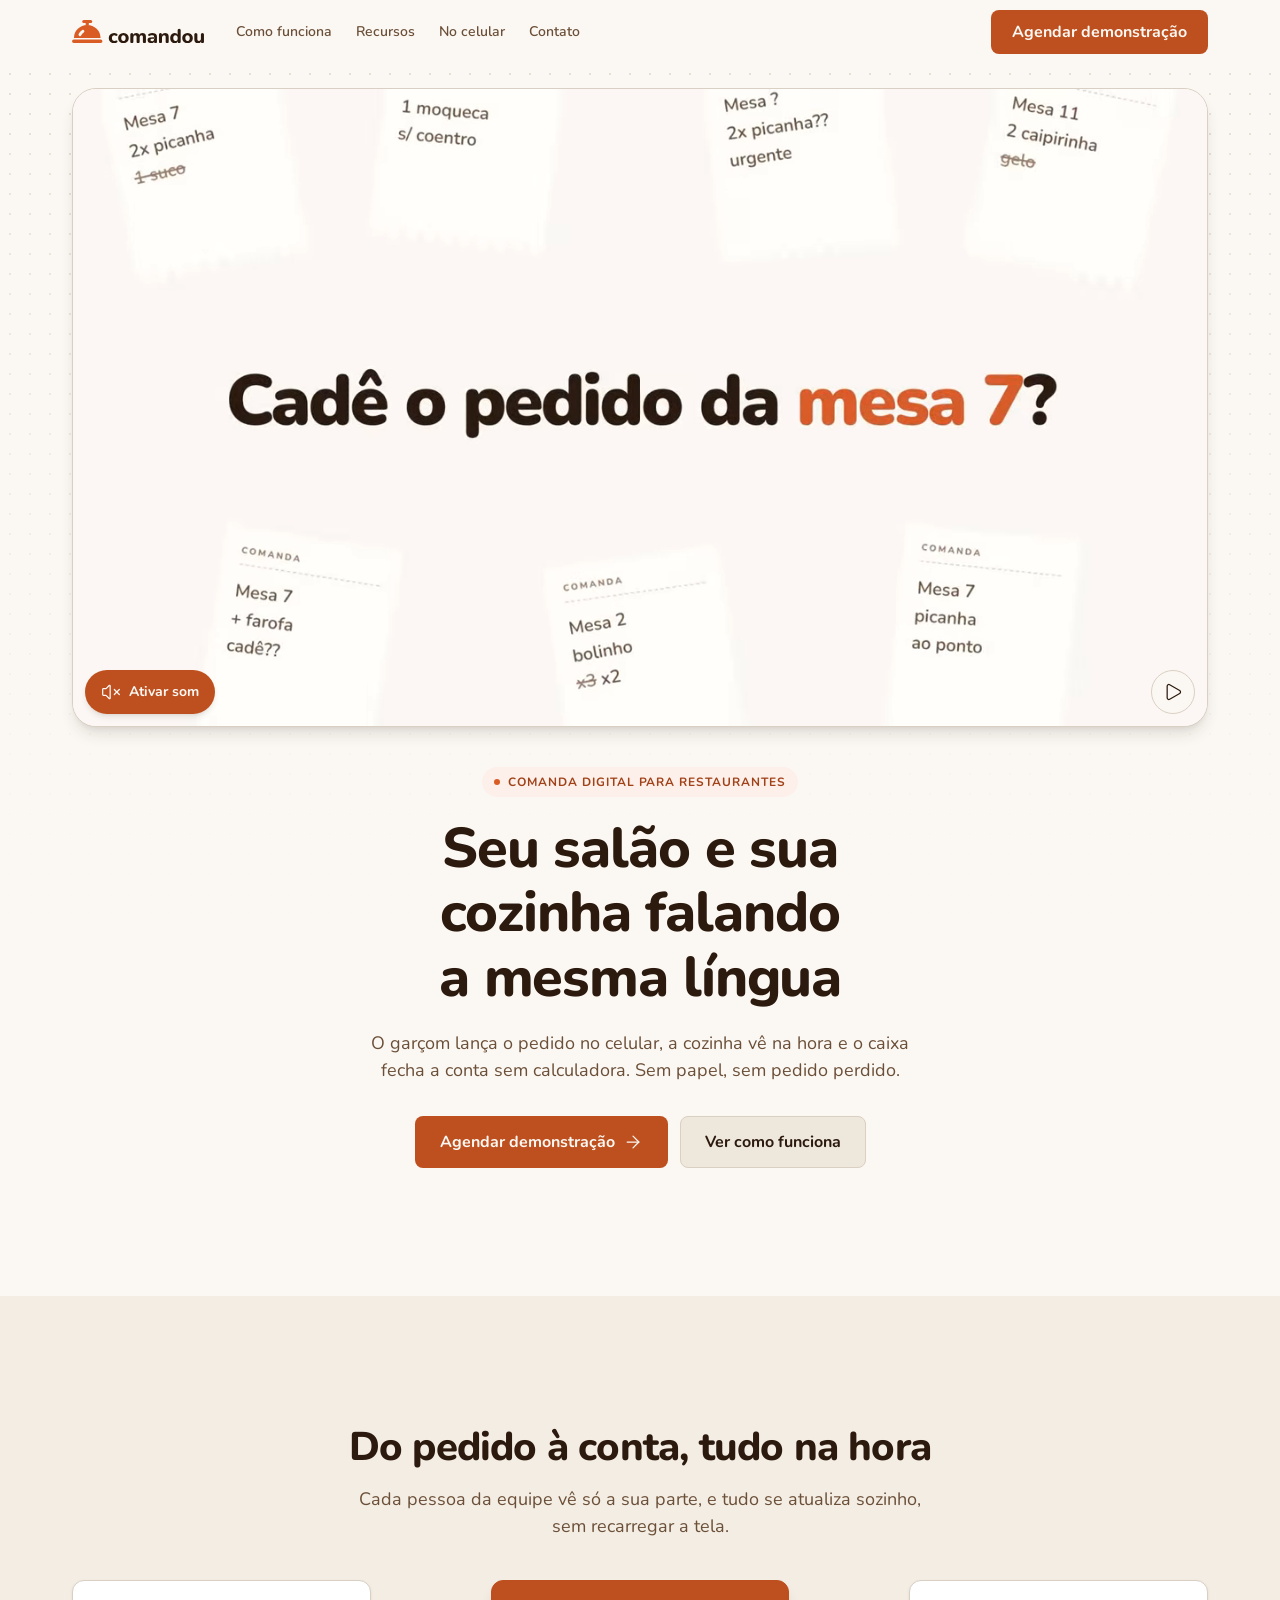
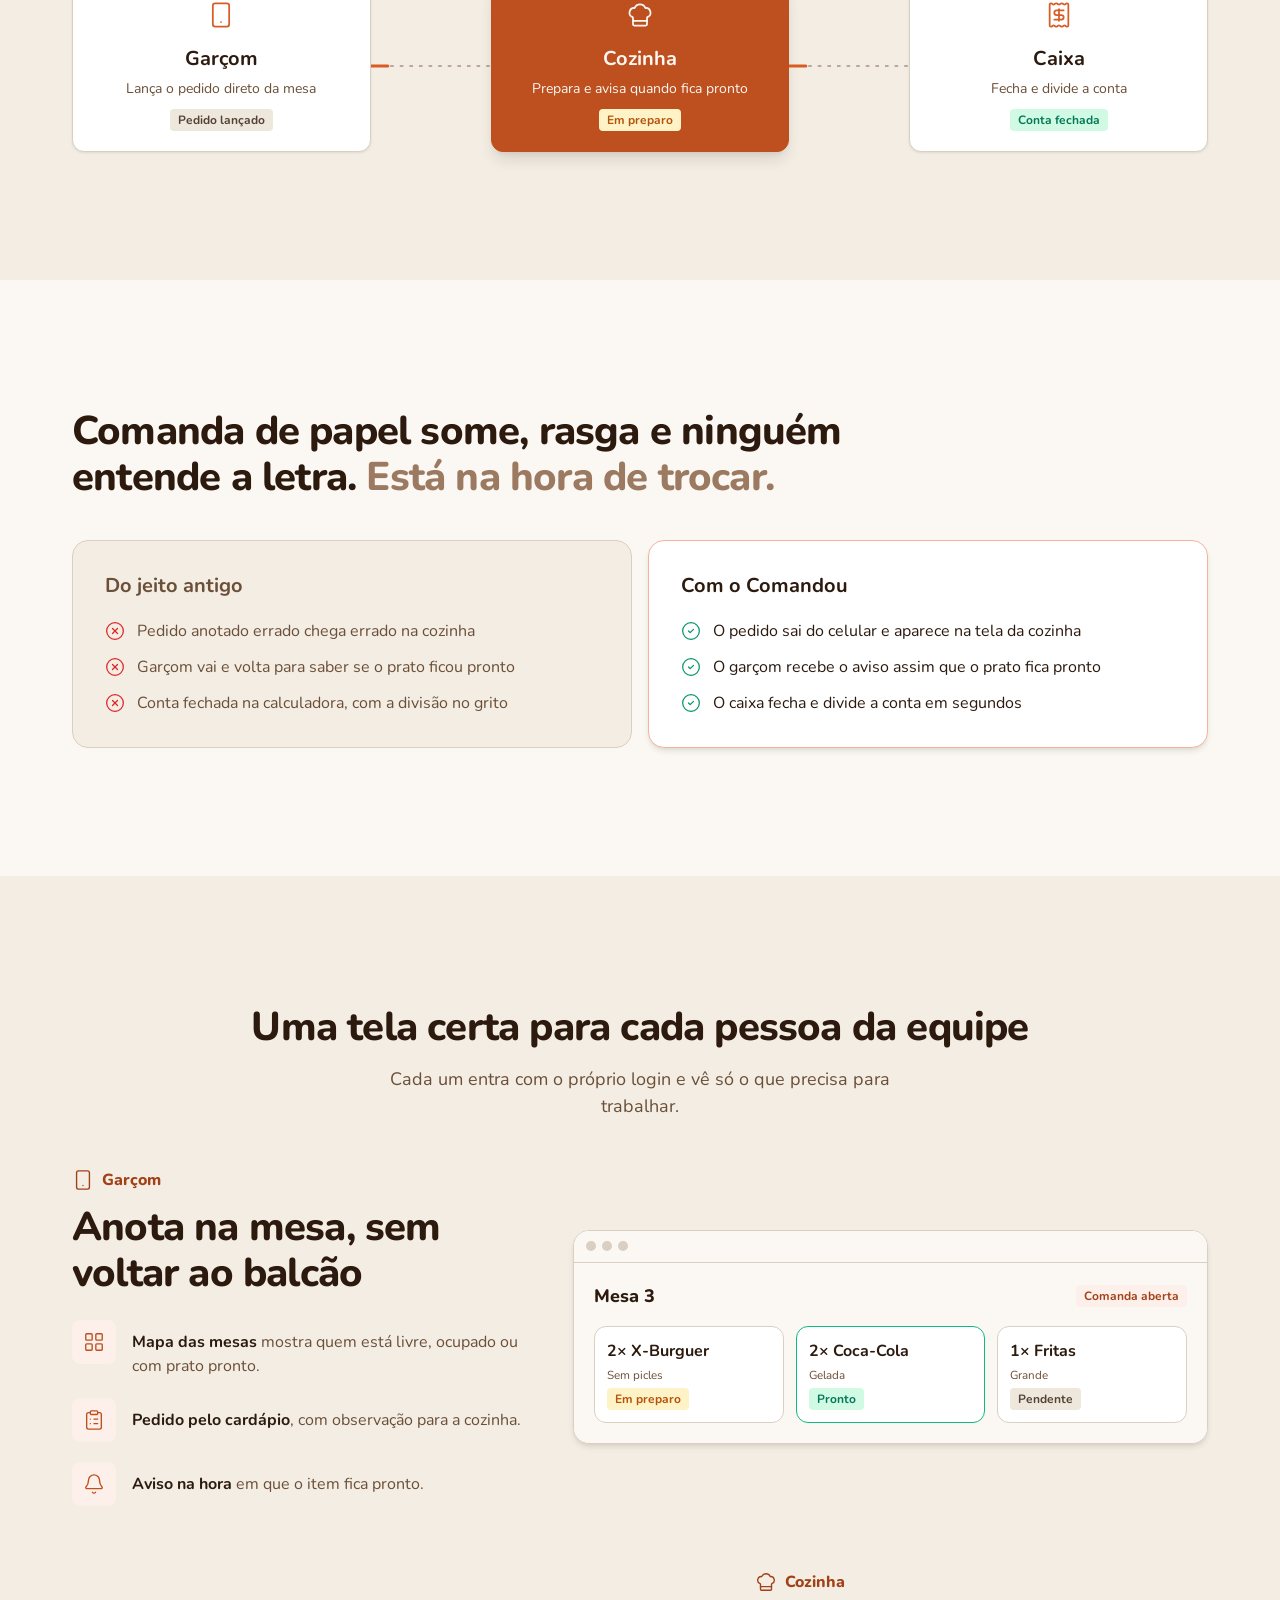
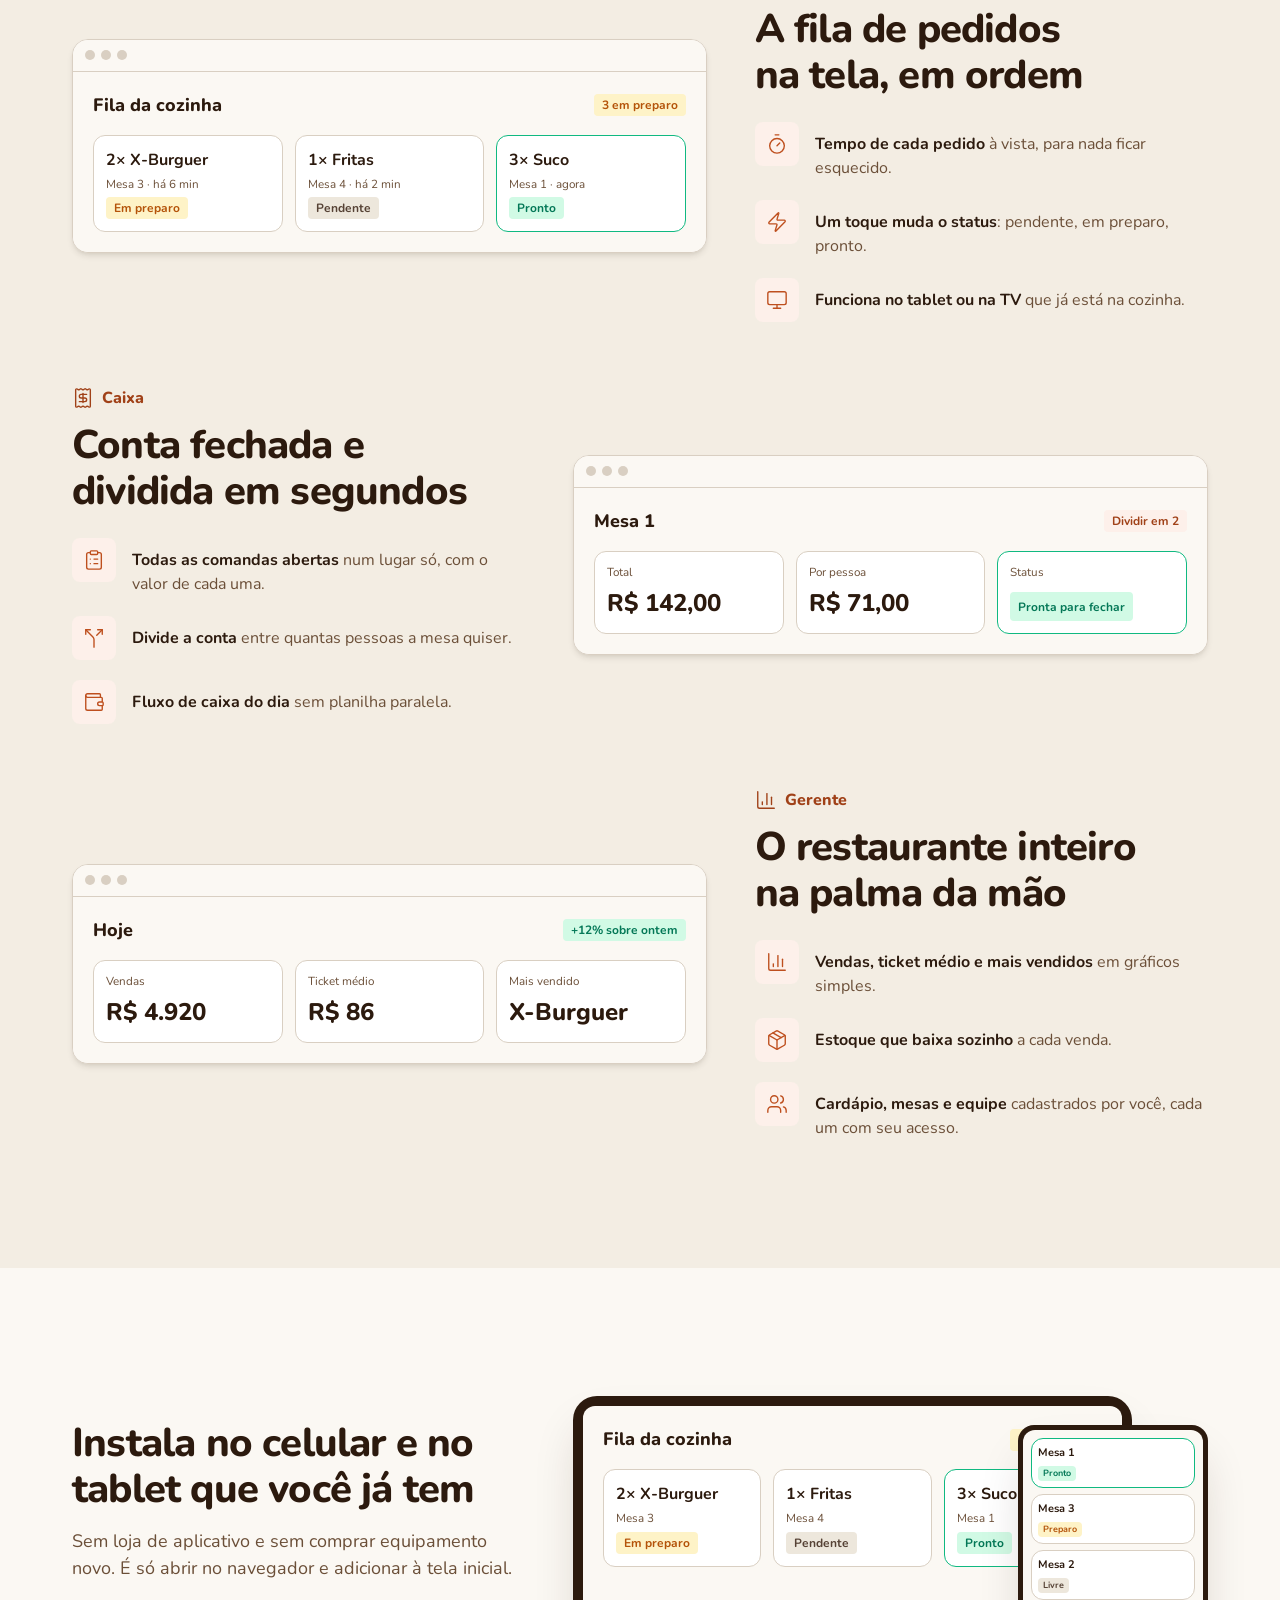
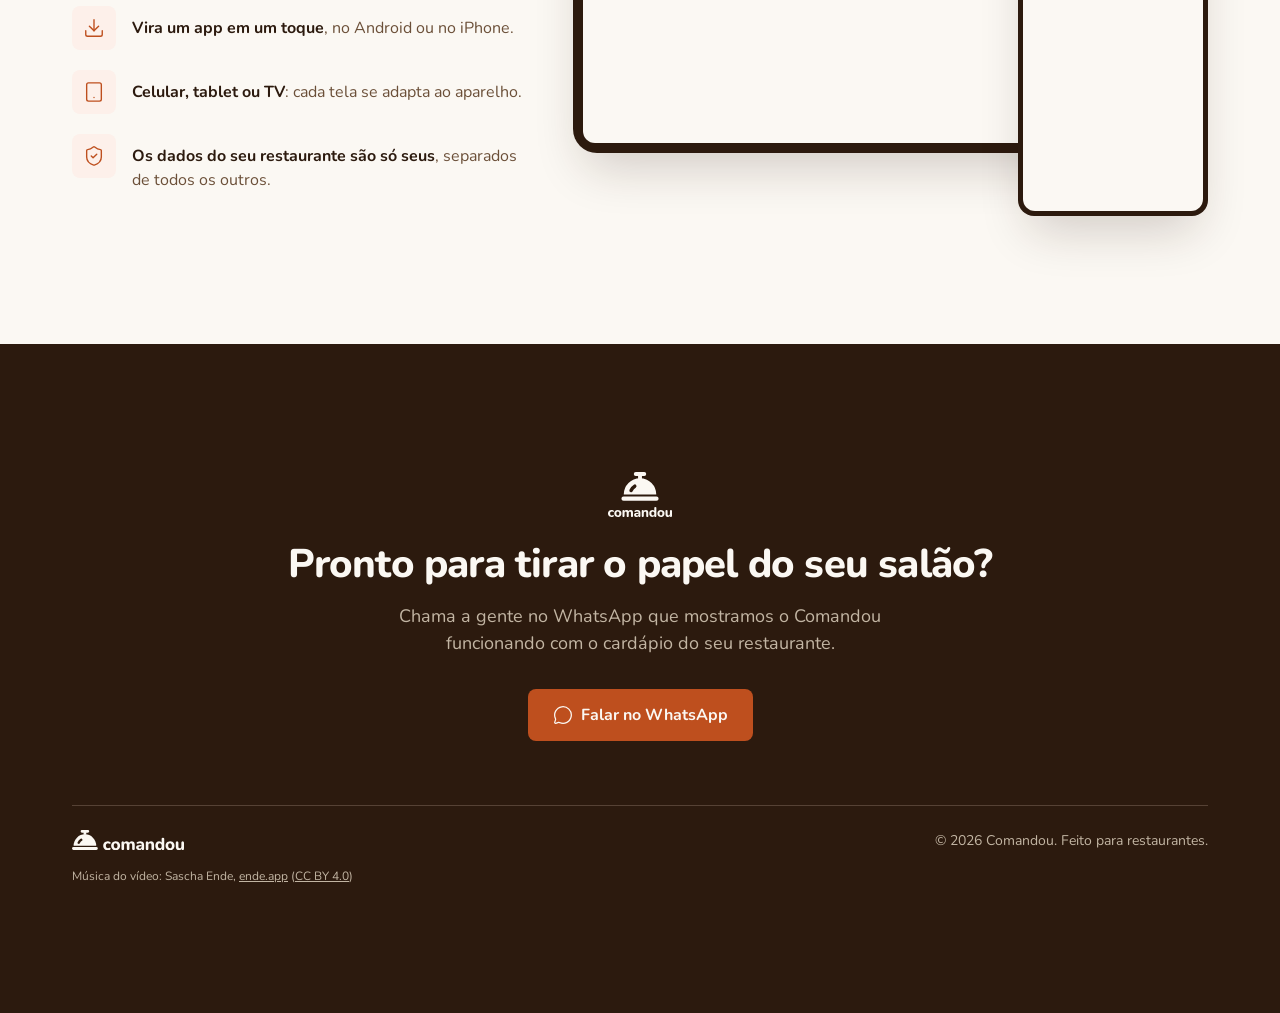
==== index.html @ 0e08bb88 "feat: landing page v1 do Comandou Landing estática (HTML/CSS/JS, sem build) no b-system: - hero com " ====
<!doctype html>
<html lang="pt-BR">
<head>
  <meta charset="utf-8">
  <meta name="viewport" content="width=device-width, initial-scale=1">
  <title>Comandou: comanda digital para restaurantes</title>
  <meta name="description" content="O garçom lança o pedido no celular, a cozinha vê na hora e o caixa fecha a conta em segundos. Sistema de comandas para restaurantes, sem papel e sem pedido perdido.">
  <link rel="canonical" href="https://comandou.app.br/">
  <meta name="theme-color" content="#D95C25">

  <meta property="og:type" content="website">
  <meta property="og:locale" content="pt_BR">
  <meta property="og:site_name" content="Comandou">
  <meta property="og:title" content="Comandou: comanda digital para restaurantes">
  <meta property="og:description" content="Do pedido à conta, tudo na hora. Garçom, cozinha e caixa falando a mesma língua.">
  <meta property="og:url" content="https://comandou.app.br/">
  <meta property="og:image" content="https://comandou.app.br/assets/og.png">
  <meta property="og:image:width" content="1200">
  <meta property="og:image:height" content="630">
  <meta name="twitter:card" content="summary_large_image">

  <link rel="icon" href="/assets/icons/favicon.ico" sizes="48x48">
  <link rel="icon" href="/assets/icons/favicon.svg" type="image/svg+xml">
  <link rel="apple-touch-icon" href="/assets/icons/apple-touch-icon.png">
  <link rel="manifest" href="/assets/icons/site.webmanifest">

  <link rel="preconnect" href="https://fonts.googleapis.com">
  <link rel="preconnect" href="https://fonts.gstatic.com" crossorigin>
  <link href="https://fonts.googleapis.com/css2?family=Nunito:wght@400;500;600;700;800&display=swap" rel="stylesheet">
  <link rel="stylesheet" href="/css/b-system.css">
  <link rel="stylesheet" href="/css/landing.css">

  <script type="application/ld+json">
  {
    "@context": "https://schema.org",
    "@type": "SoftwareApplication",
    "name": "Comandou",
    "applicationCategory": "BusinessApplication",
    "operatingSystem": "Web, Android, iOS",
    "description": "Sistema de comandas digitais para restaurantes: pedidos do garçom direto na cozinha, fechamento e divisão de conta no caixa, estoque e relatórios.",
    "url": "https://comandou.app.br/",
    "inLanguage": "pt-BR"
  }
  </script>
  <script src="/js/main.js" defer></script>
</head>
<body>
<svg width="0" height="0" style="position:absolute" aria-hidden="true">
<symbol id="i-arrow-right" viewBox="0 0 24 24"><path d="M5 12h14"/><path d="m12 5 7 7-7 7"/></symbol>
<symbol id="i-smartphone" viewBox="0 0 24 24"><rect width="14" height="20" x="5" y="2" rx="2" ry="2"/><path d="M12 18h.01"/></symbol>
<symbol id="i-chef-hat" viewBox="0 0 24 24"><path d="M17 21a1 1 0 0 0 1-1v-5.35c0-.457.316-.844.727-1.041a4 4 0 0 0-2.134-7.589 5 5 0 0 0-9.186 0 4 4 0 0 0-2.134 7.588c.411.198.727.585.727 1.041V20a1 1 0 0 0 1 1Z"/><path d="M6 17h12"/></symbol>
<symbol id="i-receipt" viewBox="0 0 24 24"><path d="M12 17V7"/><path d="M16 8h-6a2 2 0 0 0 0 4h4a2 2 0 0 1 0 4H8"/><path d="M4 3a1 1 0 0 1 1-1 1.3 1.3 0 0 1 .7.2l.933.6a1.3 1.3 0 0 0 1.4 0l.934-.6a1.3 1.3 0 0 1 1.4 0l.933.6a1.3 1.3 0 0 0 1.4 0l.933-.6a1.3 1.3 0 0 1 1.4 0l.934.6a1.3 1.3 0 0 0 1.4 0l.933-.6A1.3 1.3 0 0 1 19 2a1 1 0 0 1 1 1v18a1 1 0 0 1-1 1 1.3 1.3 0 0 1-.7-.2l-.933-.6a1.3 1.3 0 0 0-1.4 0l-.934.6a1.3 1.3 0 0 1-1.4 0l-.933-.6a1.3 1.3 0 0 0-1.4 0l-.933.6a1.3 1.3 0 0 1-1.4 0l-.934-.6a1.3 1.3 0 0 0-1.4 0l-.933.6a1.3 1.3 0 0 1-.7.2 1 1 0 0 1-1-1z"/></symbol>
<symbol id="i-chart-column" viewBox="0 0 24 24"><path d="M3 3v16a2 2 0 0 0 2 2h16"/><path d="M18 17V9"/><path d="M13 17V5"/><path d="M8 17v-3"/></symbol>
<symbol id="i-circle-x" viewBox="0 0 24 24"><circle cx="12" cy="12" r="10"/><path d="m15 9-6 6"/><path d="m9 9 6 6"/></symbol>
<symbol id="i-circle-check" viewBox="0 0 24 24"><circle cx="12" cy="12" r="10"/><path d="m9 12 2 2 4-4"/></symbol>
<symbol id="i-zap" viewBox="0 0 24 24"><path d="M4 14a1 1 0 0 1-.78-1.63l9.9-10.2a.5.5 0 0 1 .86.46l-1.92 6.02A1 1 0 0 0 13 10h7a1 1 0 0 1 .78 1.63l-9.9 10.2a.5.5 0 0 1-.86-.46l1.92-6.02A1 1 0 0 0 11 14z"/></symbol>
<symbol id="i-package" viewBox="0 0 24 24"><path d="M11 21.73a2 2 0 0 0 2 0l7-4A2 2 0 0 0 21 16V8a2 2 0 0 0-1-1.73l-7-4a2 2 0 0 0-2 0l-7 4A2 2 0 0 0 3 8v8a2 2 0 0 0 1 1.73z"/><path d="M12 22V12"/><polyline points="3.29 7 12 12 20.71 7"/><path d="m7.5 4.27 9 5.15"/></symbol>
<symbol id="i-shield-check" viewBox="0 0 24 24"><path d="M20 13c0 5-3.5 7.5-7.66 8.95a1 1 0 0 1-.67-.01C7.5 20.5 4 18 4 13V6a1 1 0 0 1 1-1c2 0 4.5-1.2 6.24-2.72a1.17 1.17 0 0 1 1.52 0C14.51 3.81 17 5 19 5a1 1 0 0 1 1 1z"/><path d="m9 12 2 2 4-4"/></symbol>
<symbol id="i-message-circle" viewBox="0 0 24 24"><path d="M2.992 16.342a2 2 0 0 1 .094 1.167l-1.065 3.29a1 1 0 0 0 1.236 1.168l3.413-.998a2 2 0 0 1 1.099.092 10 10 0 1 0-4.777-4.719"/></symbol>
<symbol id="i-menu" viewBox="0 0 24 24"><path d="M4 5h16"/><path d="M4 12h16"/><path d="M4 19h16"/></symbol>
<symbol id="i-x" viewBox="0 0 24 24"><path d="M18 6 6 18"/><path d="m6 6 12 12"/></symbol>
<symbol id="i-tablet" viewBox="0 0 24 24"><rect width="16" height="20" x="4" y="2" rx="2" ry="2"/><line x1="12" x2="12.01" y1="18" y2="18"/></symbol>
<symbol id="i-bell" viewBox="0 0 24 24"><path d="M10.268 21a2 2 0 0 0 3.464 0"/><path d="M3.262 15.326A1 1 0 0 0 4 17h16a1 1 0 0 0 .74-1.673C19.41 13.956 18 12.499 18 8A6 6 0 0 0 6 8c0 4.499-1.411 5.956-2.738 7.326"/></symbol>
<symbol id="i-split" viewBox="0 0 24 24"><path d="M16 3h5v5"/><path d="M8 3H3v5"/><path d="M12 22v-8.3a4 4 0 0 0-1.172-2.872L3 3"/><path d="m15 9 6-6"/></symbol>
<symbol id="i-monitor" viewBox="0 0 24 24"><rect width="20" height="14" x="2" y="3" rx="2"/><line x1="8" x2="16" y1="21" y2="21"/><line x1="12" x2="12" y1="17" y2="21"/></symbol>
<symbol id="i-clipboard-list" viewBox="0 0 24 24"><rect width="8" height="4" x="8" y="2" rx="1" ry="1"/><path d="M16 4h2a2 2 0 0 1 2 2v14a2 2 0 0 1-2 2H6a2 2 0 0 1-2-2V6a2 2 0 0 1 2-2h2"/><path d="M12 11h4"/><path d="M12 16h4"/><path d="M8 11h.01"/><path d="M8 16h.01"/></symbol>
<symbol id="i-layout-grid" viewBox="0 0 24 24"><rect width="7" height="7" x="3" y="3" rx="1"/><rect width="7" height="7" x="14" y="3" rx="1"/><rect width="7" height="7" x="14" y="14" rx="1"/><rect width="7" height="7" x="3" y="14" rx="1"/></symbol>
<symbol id="i-timer" viewBox="0 0 24 24"><line x1="10" x2="14" y1="2" y2="2"/><line x1="12" x2="15" y1="14" y2="11"/><circle cx="12" cy="14" r="8"/></symbol>
<symbol id="i-download" viewBox="0 0 24 24"><path d="M12 15V3"/><path d="M21 15v4a2 2 0 0 1-2 2H5a2 2 0 0 1-2-2v-4"/><path d="m7 10 5 5 5-5"/></symbol>
<symbol id="i-users" viewBox="0 0 24 24"><path d="M16 21v-2a4 4 0 0 0-4-4H6a4 4 0 0 0-4 4v2"/><path d="M16 3.128a4 4 0 0 1 0 7.744"/><path d="M22 21v-2a4 4 0 0 0-3-3.87"/><circle cx="9" cy="7" r="4"/></symbol>
<symbol id="i-wallet" viewBox="0 0 24 24"><path d="M19 7V4a1 1 0 0 0-1-1H5a2 2 0 0 0 0 4h15a1 1 0 0 1 1 1v4h-3a2 2 0 0 0 0 4h3a1 1 0 0 0 1-1v-2a1 1 0 0 0-1-1"/><path d="M3 5v14a2 2 0 0 0 2 2h15a1 1 0 0 0 1-1v-4"/></symbol>
<symbol id="i-pause" viewBox="0 0 24 24"><rect x="14" y="3" width="5" height="18" rx="1"/><rect x="5" y="3" width="5" height="18" rx="1"/></symbol>
<symbol id="i-play" viewBox="0 0 24 24"><path d="M5 5a2 2 0 0 1 3.008-1.728l11.997 6.998a2 2 0 0 1 .003 3.458l-12 7A2 2 0 0 1 5 19z"/></symbol>
<symbol id="i-volume-2" viewBox="0 0 24 24"><path d="M11 4.702a.705.705 0 0 0-1.203-.498L6.413 7.587A1.4 1.4 0 0 1 5.416 8H3a1 1 0 0 0-1 1v6a1 1 0 0 0 1 1h2.416a1.4 1.4 0 0 1 .997.413l3.383 3.384A.705.705 0 0 0 11 19.298z"/><path d="M16 9a5 5 0 0 1 0 6"/><path d="M19.364 18.364a9 9 0 0 0 0-12.728"/></symbol>
<symbol id="i-volume-x" viewBox="0 0 24 24"><path d="M11 4.702a.705.705 0 0 0-1.203-.498L6.413 7.587A1.4 1.4 0 0 1 5.416 8H3a1 1 0 0 0-1 1v6a1 1 0 0 0 1 1h2.416a1.4 1.4 0 0 1 .997.413l3.383 3.384A.705.705 0 0 0 11 19.298z"/><line x1="22" x2="16" y1="9" y2="15"/><line x1="16" x2="22" y1="9" y2="15"/></symbol>
</svg>

<a class="l-skip" href="#conteudo">Pular para o conteúdo</a>

<header class="l-header">
  <div class="wrap">
    <a class="l-header__logo" href="/" aria-label="Comandou, página inicial"><img src="/assets/logo/comandou-horizontal.svg" alt="Comandou" width="132" height="23"></a>
    <nav class="l-nav" aria-label="Principal">
      <a href="#como-funciona">Como funciona</a>
      <a href="#recursos">Recursos</a>
      <a href="#app">No celular</a>
      <a href="#contato">Contato</a>
    </nav>
    <div class="l-header__actions">
      <a class="l-btn l-btn--primary" data-cta href="#contato"><span class="l-mob-only">Agendar</span><span class="l-desk-only">Agendar demonstração</span></a>
      <button class="l-btn l-btn--secondary l-btn--icon l-burger" type="button" aria-label="Abrir menu" aria-expanded="false" aria-controls="menu"><svg class="i"><use href="#i-menu"/></svg></button>
    </div>
  </div>
</header>

<div class="l-drawer" id="menu" aria-hidden="true">
  <div class="l-drawer__scrim" data-fechar></div>
  <div class="l-drawer__panel" role="dialog" aria-modal="true" aria-label="Menu">
    <button class="l-btn l-btn--ghost l-btn--icon" type="button" aria-label="Fechar menu" data-fechar><svg class="i"><use href="#i-x"/></svg></button>
    <nav aria-label="Menu mobile">
      <a href="#como-funciona">Como funciona</a>
      <a href="#recursos">Recursos</a>
      <a href="#app">No celular</a>
      <a href="#contato">Contato</a>
    </nav>
    <a class="l-btn l-btn--primary l-btn--lg" data-cta href="#contato">Agendar demonstração <svg class="i i-arrow"><use href="#i-arrow-right"/></svg></a>
  </div>
</div>

<main id="conteudo">

  <!-- Hero: vídeo em destaque -->
  <section class="l-hero" aria-labelledby="hero-titulo">
    <div class="wrap">
      <div class="l-video">
        <video autoplay muted loop playsinline preload="auto" poster="/assets/video/poster.jpg" width="1920" height="1080" aria-label="Demonstração do Comandou: o pedido da Mesa 7 sai do celular do garçom, aparece na fila da cozinha e volta como item pronto">
          <source src="/assets/video/comandou.webm" type="video/webm">
          <source src="/assets/video/comandou.mp4" type="video/mp4">
        </video>
        <button class="l-video__som" type="button" aria-pressed="false"><svg class="i"><use href="#i-volume-x"/></svg><span>Ativar som</span></button>
        <button class="l-video__toggle" type="button" aria-label="Pausar vídeo"><svg class="i"><use href="#i-pause"/></svg></button>
      </div>
      <span class="l-eyebrow">Comanda digital para restaurantes</span>
      <h1 class="l-display" id="hero-titulo">Seu salão e sua cozinha falando a mesma língua</h1>
      <p class="l-lead">O garçom lança o pedido no celular, a cozinha vê na hora e o caixa fecha a conta sem calculadora. Sem papel, sem pedido perdido.</p>
      <div class="row">
        <a class="l-btn l-btn--primary l-btn--lg" data-cta href="#contato">Agendar demonstração <svg class="i i-arrow"><use href="#i-arrow-right"/></svg></a>
        <a class="l-btn l-btn--secondary l-btn--lg" href="#como-funciona">Ver como funciona</a>
      </div>
    </div>
  </section>

  <!-- Como funciona -->
  <section class="band band--alt" id="como-funciona" aria-labelledby="como-titulo">
    <div class="wrap center">
      <h2 class="l-h2" id="como-titulo" data-rise>Do pedido à conta, tudo na hora</h2>
      <p class="l-lead" data-rise>Cada pessoa da equipe vê só a sua parte, e tudo se atualiza sozinho, sem recarregar a tela.</p>
      <div class="l-flow">
        <div class="l-flow__node" data-rise style="--i:0"><svg class="i"><use href="#i-smartphone"/></svg><h3>Garçom</h3><p>Lança o pedido direto da mesa</p><span class="badge badge--idle">Pedido lançado</span></div>
        <svg class="l-flow__link l-flow__link--h" viewBox="0 0 120 64" preserveAspectRatio="none" aria-hidden="true"><path class="track" d="M0 32 H120" pathLength="100"/><path class="pulse" d="M0 32 H120" pathLength="100"/></svg>
        <svg class="l-flow__link l-flow__link--v" viewBox="0 0 2 48" preserveAspectRatio="none" aria-hidden="true"><path class="track" d="M1 0 V48" pathLength="100"/><path class="pulse" d="M1 0 V48" pathLength="100"/></svg>
        <div class="l-flow__node l-flow__node--hub" data-rise style="--i:1"><svg class="i"><use href="#i-chef-hat"/></svg><h3>Cozinha</h3><p>Prepara e avisa quando fica pronto</p><span class="badge badge--warn">Em preparo</span></div>
        <svg class="l-flow__link l-flow__link--h l-flow__link--2" viewBox="0 0 120 64" preserveAspectRatio="none" aria-hidden="true"><path class="track" d="M0 32 H120" pathLength="100"/><path class="pulse" d="M0 32 H120" pathLength="100"/></svg>
        <svg class="l-flow__link l-flow__link--v l-flow__link--2" viewBox="0 0 2 48" preserveAspectRatio="none" aria-hidden="true"><path class="track" d="M1 0 V48" pathLength="100"/><path class="pulse" d="M1 0 V48" pathLength="100"/></svg>
        <div class="l-flow__node" data-rise style="--i:2"><svg class="i"><use href="#i-receipt"/></svg><h3>Caixa</h3><p>Fecha e divide a conta</p><span class="badge badge--ok">Conta fechada</span></div>
      </div>
    </div>
  </section>

  <!-- Antes × depois -->
  <section class="band" aria-labelledby="antes-titulo">
    <div class="wrap">
      <h2 class="l-h2 l-two-tone" id="antes-titulo" data-rise><strong>Comanda de papel some, rasga e ninguém entende a letra.</strong> Está na hora de trocar.</h2>
      <div class="l-oldnew">
        <div class="l-oldnew__card l-oldnew__card--old" data-rise style="--i:0">
          <h3 class="l-h3">Do jeito antigo</h3>
          <ul>
            <li><svg class="i"><use href="#i-circle-x"/></svg> Pedido anotado errado chega errado na cozinha</li>
            <li><svg class="i"><use href="#i-circle-x"/></svg> Garçom vai e volta para saber se o prato ficou pronto</li>
            <li><svg class="i"><use href="#i-circle-x"/></svg> Conta fechada na calculadora, com a divisão no grito</li>
          </ul>
        </div>
        <div class="l-oldnew__card l-oldnew__card--new" data-rise style="--i:1">
          <h3 class="l-h3">Com o Comandou</h3>
          <ul>
            <li><svg class="i"><use href="#i-circle-check"/></svg> O pedido sai do celular e aparece na tela da cozinha</li>
            <li><svg class="i"><use href="#i-circle-check"/></svg> O garçom recebe o aviso assim que o prato fica pronto</li>
            <li><svg class="i"><use href="#i-circle-check"/></svg> O caixa fecha e divide a conta em segundos</li>
          </ul>
        </div>
      </div>
    </div>
  </section>

  <!-- Por função -->
  <section class="band band--alt" id="recursos" aria-labelledby="recursos-titulo">
    <div class="wrap">
      <div class="center">
        <h2 class="l-h2" id="recursos-titulo" data-rise>Uma tela certa para cada pessoa da equipe</h2>
        <p class="l-lead" data-rise>Cada um entra com o próprio login e vê só o que precisa para trabalhar.</p>
      </div>

      <div class="l-role" style="margin-top: var(--b-space-12)">
        <div class="l-role__text" data-rise>
          <span class="l-role__tag"><svg class="i"><use href="#i-smartphone"/></svg> Garçom</span>
          <h3 class="l-h2">Anota na mesa, sem voltar ao balcão</h3>
          <ul class="l-trio">
            <li><span class="l-trio__icon"><svg class="i"><use href="#i-layout-grid"/></svg></span><p><strong>Mapa das mesas</strong> mostra quem está livre, ocupado ou com prato pronto.</p></li>
            <li><span class="l-trio__icon"><svg class="i"><use href="#i-clipboard-list"/></svg></span><p><strong>Pedido pelo cardápio</strong>, com observação para a cozinha.</p></li>
            <li><span class="l-trio__icon"><svg class="i"><use href="#i-bell"/></svg></span><p><strong>Aviso na hora</strong> em que o item fica pronto.</p></li>
          </ul>
        </div>
        <div class="l-role__visual" data-rise>
          <div class="l-frame">
            <div class="l-frame__bar" aria-hidden="true"><i></i><i></i><i></i></div>
            <div class="mock" aria-hidden="true">
              <div class="mock__head">Mesa 3 <span class="badge badge--brand">Comanda aberta</span></div>
              <div class="mock__grid">
                <div class="mock__card"><b>2× X-Burguer</b><small>Sem picles</small><span class="badge badge--warn">Em preparo</span></div>
                <div class="mock__card mock__card--ok"><b>2× Coca-Cola</b><small>Gelada</small><span class="badge badge--ok">Pronto</span></div>
                <div class="mock__card"><b>1× Fritas</b><small>Grande</small><span class="badge badge--idle">Pendente</span></div>
              </div>
            </div>
          </div>
        </div>
      </div>

      <div class="l-role l-role--flip">
        <div class="l-role__text" data-rise>
          <span class="l-role__tag"><svg class="i"><use href="#i-chef-hat"/></svg> Cozinha</span>
          <h3 class="l-h2">A fila de pedidos na tela, em ordem</h3>
          <ul class="l-trio">
            <li><span class="l-trio__icon"><svg class="i"><use href="#i-timer"/></svg></span><p><strong>Tempo de cada pedido</strong> à vista, para nada ficar esquecido.</p></li>
            <li><span class="l-trio__icon"><svg class="i"><use href="#i-zap"/></svg></span><p><strong>Um toque muda o status</strong>: pendente, em preparo, pronto.</p></li>
            <li><span class="l-trio__icon"><svg class="i"><use href="#i-monitor"/></svg></span><p><strong>Funciona no tablet ou na TV</strong> que já está na cozinha.</p></li>
          </ul>
        </div>
        <div class="l-role__visual" data-rise>
          <div class="l-frame">
            <div class="l-frame__bar" aria-hidden="true"><i></i><i></i><i></i></div>
            <div class="mock" aria-hidden="true">
              <div class="mock__head">Fila da cozinha <span class="badge badge--warn">3 em preparo</span></div>
              <div class="mock__grid">
                <div class="mock__card"><b>2× X-Burguer</b><small>Mesa 3 · há 6 min</small><span class="badge badge--warn">Em preparo</span></div>
                <div class="mock__card"><b>1× Fritas</b><small>Mesa 4 · há 2 min</small><span class="badge badge--idle">Pendente</span></div>
                <div class="mock__card mock__card--ok"><b>3× Suco</b><small>Mesa 1 · agora</small><span class="badge badge--ok">Pronto</span></div>
              </div>
            </div>
          </div>
        </div>
      </div>

      <div class="l-role">
        <div class="l-role__text" data-rise>
          <span class="l-role__tag"><svg class="i"><use href="#i-receipt"/></svg> Caixa</span>
          <h3 class="l-h2">Conta fechada e dividida em segundos</h3>
          <ul class="l-trio">
            <li><span class="l-trio__icon"><svg class="i"><use href="#i-clipboard-list"/></svg></span><p><strong>Todas as comandas abertas</strong> num lugar só, com o valor de cada uma.</p></li>
            <li><span class="l-trio__icon"><svg class="i"><use href="#i-split"/></svg></span><p><strong>Divide a conta</strong> entre quantas pessoas a mesa quiser.</p></li>
            <li><span class="l-trio__icon"><svg class="i"><use href="#i-wallet"/></svg></span><p><strong>Fluxo de caixa do dia</strong> sem planilha paralela.</p></li>
          </ul>
        </div>
        <div class="l-role__visual" data-rise>
          <div class="l-frame">
            <div class="l-frame__bar" aria-hidden="true"><i></i><i></i><i></i></div>
            <div class="mock" aria-hidden="true">
              <div class="mock__head">Mesa 1 <span class="badge badge--brand">Dividir em 2</span></div>
              <div class="mock__grid">
                <div class="mock__card"><small>Total</small><span class="mock__total">R$ 142,00</span></div>
                <div class="mock__card"><small>Por pessoa</small><span class="mock__total">R$ 71,00</span></div>
                <div class="mock__card mock__card--ok"><small>Status</small><span class="badge badge--ok">Pronta para fechar</span></div>
              </div>
            </div>
          </div>
        </div>
      </div>

      <div class="l-role l-role--flip">
        <div class="l-role__text" data-rise>
          <span class="l-role__tag"><svg class="i"><use href="#i-chart-column"/></svg> Gerente</span>
          <h3 class="l-h2">O restaurante inteiro na palma da mão</h3>
          <ul class="l-trio">
            <li><span class="l-trio__icon"><svg class="i"><use href="#i-chart-column"/></svg></span><p><strong>Vendas, ticket médio e mais vendidos</strong> em gráficos simples.</p></li>
            <li><span class="l-trio__icon"><svg class="i"><use href="#i-package"/></svg></span><p><strong>Estoque que baixa sozinho</strong> a cada venda.</p></li>
            <li><span class="l-trio__icon"><svg class="i"><use href="#i-users"/></svg></span><p><strong>Cardápio, mesas e equipe</strong> cadastrados por você, cada um com seu acesso.</p></li>
          </ul>
        </div>
        <div class="l-role__visual" data-rise>
          <div class="l-frame">
            <div class="l-frame__bar" aria-hidden="true"><i></i><i></i><i></i></div>
            <div class="mock" aria-hidden="true">
              <div class="mock__head">Hoje <span class="badge badge--ok">+12% sobre ontem</span></div>
              <div class="mock__grid">
                <div class="mock__card"><small>Vendas</small><span class="mock__total">R$ 4.920</span></div>
                <div class="mock__card"><small>Ticket médio</small><span class="mock__total">R$ 86</span></div>
                <div class="mock__card"><small>Mais vendido</small><span class="mock__total">X-Burguer</span></div>
              </div>
            </div>
          </div>
        </div>
      </div>
    </div>
  </section>

  <!-- Instala no celular -->
  <section class="band" id="app" aria-labelledby="app-titulo">
    <div class="wrap l-pwa">
      <div data-rise>
        <h2 class="l-h2" id="app-titulo">Instala no celular e no tablet que você já tem</h2>
        <p class="l-lead">Sem loja de aplicativo e sem comprar equipamento novo. É só abrir no navegador e adicionar à tela inicial.</p>
        <ul class="l-trio">
          <li><span class="l-trio__icon"><svg class="i"><use href="#i-download"/></svg></span><p><strong>Vira um app em um toque</strong>, no Android ou no iPhone.</p></li>
          <li><span class="l-trio__icon"><svg class="i"><use href="#i-tablet"/></svg></span><p><strong>Celular, tablet ou TV</strong>: cada tela se adapta ao aparelho.</p></li>
          <li><span class="l-trio__icon"><svg class="i"><use href="#i-shield-check"/></svg></span><p><strong>Os dados do seu restaurante são só seus</strong>, separados de todos os outros.</p></li>
        </ul>
      </div>
      <div class="l-device" data-rise aria-hidden="true">
        <div class="l-device__tablet">
          <div class="mock">
            <div class="mock__head">Fila da cozinha <span class="badge badge--warn">3 em preparo</span></div>
            <div class="mock__grid">
              <div class="mock__card"><b>2× X-Burguer</b><small>Mesa 3</small><span class="badge badge--warn">Em preparo</span></div>
              <div class="mock__card"><b>1× Fritas</b><small>Mesa 4</small><span class="badge badge--idle">Pendente</span></div>
              <div class="mock__card mock__card--ok"><b>3× Suco</b><small>Mesa 1</small><span class="badge badge--ok">Pronto</span></div>
            </div>
          </div>
        </div>
        <div class="l-device__phone">
          <div class="mock">
            <div class="mock__card mock__card--ok"><b>Mesa 1</b><span class="badge badge--ok">Pronto</span></div>
            <div class="mock__card"><b>Mesa 3</b><span class="badge badge--warn">Preparo</span></div>
            <div class="mock__card"><b>Mesa 2</b><span class="badge badge--idle">Livre</span></div>
          </div>
        </div>
      </div>
    </div>
  </section>

  <!-- CTA final -->
  <section class="band band--dark" id="contato" aria-labelledby="cta-titulo">
    <div class="wrap">
      <div class="l-cta">
        <img class="l-cta__logo" src="/assets/logo/comandou-stacked-white.svg" alt="" width="64" height="45" loading="lazy">
        <h2 class="l-h2" id="cta-titulo" data-rise>Pronto para tirar o papel do seu salão?</h2>
        <p class="l-lead" data-rise>Chama a gente no WhatsApp que mostramos o Comandou funcionando com o cardápio do seu restaurante.</p>
        <div class="row">
          <a class="l-btn l-btn--primary l-btn--lg" data-cta href="#contato"><svg class="i"><use href="#i-message-circle"/></svg> Falar no WhatsApp</a>
        </div>
      </div>
      <footer class="l-footer">
        <img src="/assets/logo/comandou-horizontal-white.svg" alt="Comandou" width="112" height="20" loading="lazy">
        <span>© <span data-ano>2026</span> Comandou. Feito para restaurantes.</span>
        <small class="l-footer__credito">Música do vídeo: Sascha Ende, <a href="https://ende.app" rel="noopener" target="_blank">ende.app</a> (<a href="https://creativecommons.org/licenses/by/4.0/deed.pt-br" rel="noopener license" target="_blank">CC BY 4.0</a>)</small>
      </footer>
    </div>
  </section>

</main>
</body>
</html>
---- css/b-system.css ----
/* Cópia de comandou-web/src/assets/b-system/colors_and_type.css — fonte da verdade é o app. Ressincronizar se os tokens mudarem lá. */
/* b-system Design System — Tokens
 * Comandou · v1.0
 * Paleta: Terracotta/Cream · Tipografia: Nunito · Ícones: Lucide
 */

:root {
  /* === TIPOGRAFIA === */
  --b-font-sans: 'Nunito', system-ui, sans-serif;
  --b-font-size-xs: 0.75rem;    /* 12px */
  --b-font-size-sm: 0.875rem;   /* 14px */
  --b-font-size-md: 1rem;       /* 16px */
  --b-font-size-lg: 1.125rem;   /* 18px */
  --b-font-size-xl: 1.25rem;    /* 20px */
  --b-font-size-2xl: 1.5rem;    /* 24px */
  --b-font-size-3xl: 1.875rem;  /* 30px */

  --b-font-weight-regular: 400;
  --b-font-weight-medium: 500;
  --b-font-weight-semibold: 600;
  --b-font-weight-bold: 700;
  --b-font-weight-extrabold: 800;

  --b-line-height-tight: 1.25;
  --b-line-height-normal: 1.5;
  --b-line-height-relaxed: 1.75;

  /* === CORES PRIMÁRIAS (Terracotta) === */
  --b-primary-50: #FDF0EA;
  --b-primary-100: #FAD9C8;
  --b-primary-200: #F5B49A;
  --b-primary-300: #EF8F6B;
  --b-primary-400: #E87043;
  --b-primary-500: #D95C25;   /* CTA principal */
  --b-primary-600: #BE4F1E;
  --b-primary-700: #A04118;
  --b-primary-800: #7E3312;
  --b-primary-900: #5C250D;

  /* === BACKGROUND / SUPERFÍCIE === */
  --b-bg: #FBF8F3;             /* cream geral */
  --b-bg-elevated: #FFFFFF;    /* cards, modais */
  --b-bg-sunken: #F3EDE3;      /* inputs, áreas deprimidas */

  /* === FOREGROUND / TEXTO === */
  --b-fg: #2C1A0E;             /* texto principal */
  --b-fg-muted: #6B4F38;       /* texto secundário */
  --b-fg-subtle: #9C7A62;      /* placeholders, labels suaves */
  --b-fg-inverted: #FBF8F3;    /* texto sobre fundo escuro/primário */

  /* === NEUTROS === */
  --b-neutral-50: #F9F6F1;
  --b-neutral-100: #EDE7DC;
  --b-neutral-200: #D9CFC2;
  --b-neutral-300: #C2B5A3;
  --b-neutral-400: #A89280;
  --b-neutral-500: #8C7260;
  --b-neutral-600: #70584A;
  --b-neutral-700: #564235;
  --b-neutral-800: #3C2E24;
  --b-neutral-900: #2C1A0E;

  /* === SEMÂNTICAS === */
  /* Success (verde) */
  --b-success-50: #ECFDF5;
  --b-success-100: #D1FAE5;
  --b-success-500: #10B981;
  --b-success-600: #059669;
  --b-success-700: #047857;

  /* Warning (âmbar) */
  --b-warning-50: #FFFBEB;
  --b-warning-100: #FEF3C7;
  --b-warning-500: #F59E0B;
  --b-warning-600: #D97706;
  --b-warning-700: #B45309;

  /* Danger (vermelho) */
  --b-danger-50: #FEF2F2;
  --b-danger-100: #FEE2E2;
  --b-danger-500: #EF4444;
  --b-danger-600: #DC2626;
  --b-danger-700: #B91C1C;

  /* Info (azul aço) */
  --b-info-50: #EFF6FF;
  --b-info-100: #DBEAFE;
  --b-info-500: #3B82F6;
  --b-info-600: #2563EB;
  --b-info-700: #1D4ED8;

  /* Accent (âmbar vivo — mesas com item pronto) */
  --b-accent-50: #FFFBEB;
  --b-accent-100: #FEF3C7;
  --b-accent-500: #F59E0B;

  /* === BORDER === */
  --b-border: #D9CFC2;
  --b-border-strong: #A89280;
  --b-border-focus: #D95C25;

  /* === RADIUS === */
  --b-radius-xs: 4px;
  --b-radius-sm: 8px;    /* botões, inputs */
  --b-radius-md: 12px;   /* cards */
  --b-radius-lg: 16px;   /* modais */
  --b-radius-xl: 24px;   /* drawers */
  --b-radius-full: 9999px;

  /* === SOMBRAS === */
  --b-shadow-1: 0 1px 3px 0 rgba(44, 26, 14, 0.08), 0 1px 2px -1px rgba(44, 26, 14, 0.06);
  --b-shadow-2: 0 4px 6px -1px rgba(44, 26, 14, 0.10), 0 2px 4px -2px rgba(44, 26, 14, 0.08);
  --b-shadow-3: 0 10px 15px -3px rgba(44, 26, 14, 0.12), 0 4px 6px -4px rgba(44, 26, 14, 0.10);
  --b-shadow-4: 0 25px 50px -12px rgba(44, 26, 14, 0.20);

  /* === ESPAÇAMENTOS === */
  --b-space-1: 0.25rem;   /* 4px */
  --b-space-2: 0.5rem;    /* 8px */
  --b-space-3: 0.75rem;   /* 12px */
  --b-space-4: 1rem;      /* 16px */
  --b-space-5: 1.25rem;   /* 20px */
  --b-space-6: 1.5rem;    /* 24px */
  --b-space-8: 2rem;      /* 32px */
  --b-space-10: 2.5rem;   /* 40px */
  --b-space-12: 3rem;     /* 48px */
  --b-space-16: 4rem;     /* 64px */

  /* === BREAKPOINTS (referência — usar via media queries no SCSS) === */
  /* mobile: < 768px | tablet: 768–1023px | web: >= 1024px | admin: >= 1280px */

  /* === TRANSIÇÕES === */
  --b-transition-fast: 150ms ease;
  --b-transition-normal: 250ms ease;
  --b-transition-slow: 400ms ease;

  /* === Z-INDEX === */
  --b-z-base: 0;
  --b-z-raised: 10;
  --b-z-dropdown: 100;
  --b-z-sticky: 200;
  --b-z-overlay: 300;
  --b-z-modal: 400;
  --b-z-toast: 500;
}

/* ============================================================
   DARK MODE — [data-theme="dark"] no <html>
   Mesma identidade "warm dark brown" da skill do design system,
   nunca cinza-azulado frio. Cada família de cor é reescrita
   inteira (não só os tokens semânticos) porque os componentes
   referenciam degraus específicos da escala diretamente.
   ============================================================ */
[data-theme="dark"] {
  /* --- primary (Terracotta) --- */
  --b-primary-50: #331A10;
  --b-primary-100: #53230E;
  --b-primary-200: #7A3415;
  --b-primary-300: #A1441B;
  --b-primary-400: #CD5723;
  --b-primary-500: #DD6937;   /* CTA principal no dark */
  --b-primary-600: #E4875E;
  --b-primary-700: #EBA789;
  --b-primary-800: #F3CBB9;
  --b-primary-900: #F5E6E0;

  /* --- neutral (Warm Gray) --- */
  --b-neutral-50: #2A221D;
  --b-neutral-100: #362C25;
  --b-neutral-200: #493B32;
  --b-neutral-300: #614F42;
  --b-neutral-400: #7F6757;
  --b-neutral-500: #9B806E;
  --b-neutral-600: #B09B8C;
  --b-neutral-700: #C7B8AD;
  --b-neutral-800: #DED5CF;
  --b-neutral-900: #F0EDEA;

  /* --- success --- */
  --b-success-50: #162D25;
  --b-success-100: #1A4738;
  --b-success-500: #4CBD98;
  --b-success-600: #71CBAD;
  --b-success-700: #9ADAC5;

  /* --- warning --- */
  --b-warning-50: #35260E;
  --b-warning-100: #563A0B;
  --b-warning-500: #E49D25;
  --b-warning-600: #EAB252;
  --b-warning-700: #F0C884;

  /* --- danger --- */
  --b-danger-50: #311111;
  --b-danger-100: #4F1212;
  --b-danger-500: #D23737;
  --b-danger-600: #DB6161;
  --b-danger-700: #E68F8F;

  /* --- info --- */
  --b-info-50: #0E1D34;
  --b-info-100: #0B2756;
  --b-info-500: #266EE4;
  --b-info-600: #538CE9;
  --b-info-700: #85ADF0;

  /* --- accent --- */
  --b-accent-50: #35260E;
  --b-accent-100: #563A0B;
  --b-accent-500: #E49D25;

  /* --- background / superfície --- */
  --b-bg: #1C1916;             /* cream escuro → marrom quente */
  --b-bg-elevated: #252119;    /* cards, modais — mais claro que o bg */
  --b-bg-sunken: #17140F;      /* inputs, áreas deprimidas — mais escuro que o bg */

  /* --- foreground / texto --- */
  --b-fg: #F2EDE5;
  --b-fg-muted: #B0A898;
  --b-fg-subtle: #7A7268;

  /* --- border --- */
  --b-border: #3A342C;
  --b-border-strong: #4A443C;
  --b-border-focus: #DD6937;

  /* --- sombras — precisam de mais opacidade sobre fundo escuro --- */
  --b-shadow-1: 0 1px 3px 0 rgba(0, 0, 0, 0.35), 0 1px 2px -1px rgba(0, 0, 0, 0.25);
  --b-shadow-2: 0 4px 6px -1px rgba(0, 0, 0, 0.40), 0 2px 4px -2px rgba(0, 0, 0, 0.30);
  --b-shadow-3: 0 10px 15px -3px rgba(0, 0, 0, 0.45), 0 4px 6px -4px rgba(0, 0, 0, 0.35);
  --b-shadow-4: 0 25px 50px -12px rgba(0, 0, 0, 0.55);
}
---- css/landing.css ----
/*
 * Comandou Landing — tokens + componentes.
 * Carregar depois de css/b-system.css. Spec: design-refs/b-system-landing.md
 * Nenhuma cor nova: tudo aponta para --b-*. [canônico] = valor do b-system da skill, sem token no app.
 */

/* ═══ Tokens ═══════════════════════════════════════════════════ */
:root {
  /* ── Tipografia display (Nunito) ─────────────────────────────── */
  --l-text-display: clamp(2.5rem, 5vw, 3.5rem);   /* 40→56 · [canônico] --b-text-display */
  --l-text-h1:      clamp(2rem, 4vw, 2.5rem);     /* 32→40 · [canônico] --b-text-h1 — título de seção */
  --l-text-h3:      var(--b-font-size-xl);        /* 20 — título de card/feature */
  --l-text-lead:    var(--b-font-size-lg);        /* 18 — subtítulo do hero/seção */
  --l-text-stat:    clamp(2.25rem, 4vw, 3rem);    /* números de impacto */
  --l-leading-tight: 1.15;                        /* [canônico] --b-leading-tight */
  --l-leading-snug:  1.3;                         /* [canônico] --b-leading-snug */
  --l-tracking-tight: -0.02em;                    /* [canônico] --b-tracking-tight — único tracking negativo */
  --l-tracking-wider: 0.08em;                     /* [canônico] label uppercase */

  /* ── Superfícies (faixas) — só tokens b-system ───────────────── */
  --l-band:          var(--b-bg);          /* creme — padrão */
  --l-band-alt:      var(--b-bg-sunken);   /* areia — alterna com a padrão */
  --l-band-dark:     var(--b-fg);          /* café #2C1A0E — fundo aprovado p/ logo branca */
  --l-band-dark-fg:  var(--b-fg-inverted);
  --l-band-dark-muted: var(--b-neutral-300);
  --l-band-brand:    var(--b-primary-500); /* terracota — fundo aprovado p/ logo on-terra; usar no máx. 1x */

  /* ── Layout ──────────────────────────────────────────────────── */
  --l-container: 1200px;
  --l-gutter: var(--b-space-4);                    /* 16 mobile → 32 desktop (ver media) */
  --l-section-y: var(--b-space-16);                /* 64 mobile → 128 desktop */
  --l-header-h: var(--b-space-16);                 /* 64 */

  /* ── Motion — b-system canônico (o app usa só --b-transition-*) ─ */
  --l-ease-spring: cubic-bezier(0.34, 1.26, 0.64, 1); /* entrada de elementos */
  --l-ease-smooth: cubic-bezier(0.4, 0, 0.2, 1);      /* mudança de estado / saída */
  --l-dur-micro:   150ms;                             /* = --b-transition-fast */
  --l-dur-default: 250ms;                             /* ≈ --b-transition-normal */
  --l-dur-page:    350ms;                             /* reveal de bloco */
  --l-rise-offset: var(--b-space-4);                  /* 16px — sutil, sem "pulo" */
  --l-stagger:     60ms;
}

@media (min-width: 768px) {
  :root { --l-gutter: var(--b-space-6); --l-section-y: var(--b-space-16); }
}
@media (min-width: 1024px) {
  :root { --l-gutter: var(--b-space-8); --l-section-y: 8rem; } /* 128 = [canônico] --b-space-32 */
}

/* ── Reveal ao rolar ─────────────────────────────────────────────
 * IntersectionObserver adiciona .is-in uma vez (once). --i = índice p/ stagger. */
[data-rise] {
  opacity: 0;
  transform: translateY(var(--l-rise-offset));
  transition: opacity var(--l-dur-page) var(--l-ease-smooth),
              transform var(--l-dur-page) var(--l-ease-spring);
  transition-delay: calc(var(--i, 0) * var(--l-stagger));
}
[data-rise].is-in { opacity: 1; transform: none; }

@media (prefers-reduced-motion: reduce) {
  [data-rise] { opacity: 1; transform: none; transition: none; }
  *, *::before, *::after {
    animation-duration: .01ms !important;
    animation-iteration-count: 1 !important;
    transition-duration: .01ms !important;
  }
}

/* ═══ Base ═════════════════════════════════════════════════════ */
*, *::before, *::after { box-sizing: border-box; }
html { scroll-behavior: smooth; scroll-padding-top: calc(var(--l-header-h) + var(--b-space-4)); }
@media (prefers-reduced-motion: reduce) { html { scroll-behavior: auto; } }
body { margin: 0; font-family: var(--b-font-sans); color: var(--b-fg); background: var(--l-band); line-height: 1.5; -webkit-font-smoothing: antialiased; }
img { max-width: 100%; height: auto; display: block; }
.i { width: 20px; height: 20px; flex-shrink: 0; fill: none; stroke: currentColor; stroke-width: 1.5; stroke-linecap: round; stroke-linejoin: round; }
.wrap { max-width: var(--l-container); margin: 0 auto; padding: 0 var(--l-gutter); }
.band { padding: var(--l-section-y) 0; }
.band--alt { background: var(--l-band-alt); }
.band--dark { background: var(--l-band-dark); color: var(--l-band-dark-fg); }
.center { text-align: center; }
.center .l-lead { margin-inline: auto; }
.sr-only { position: absolute; width: 1px; height: 1px; padding: 0; margin: -1px; overflow: hidden; clip: rect(0 0 0 0); white-space: nowrap; border: 0; }
.l-skip { position: absolute; left: var(--b-space-4); top: -100px; z-index: var(--b-z-toast); background: var(--b-fg); color: var(--b-fg-inverted); padding: var(--b-space-3) var(--b-space-4); border-radius: var(--b-radius-sm); font-weight: 700; }
.l-skip:focus { top: var(--b-space-4); }

/* ═══ Tipografia ═══════════════════════════════════════════════ */
.l-display { font-size: var(--l-text-display); font-weight: var(--b-font-weight-extrabold); line-height: var(--l-leading-tight); letter-spacing: var(--l-tracking-tight); margin: 0; text-wrap: balance; }
.l-h2 { font-size: var(--l-text-h1); font-weight: var(--b-font-weight-extrabold); line-height: var(--l-leading-tight); letter-spacing: var(--l-tracking-tight); margin: 0; text-wrap: balance; }
.l-h3 { font-size: var(--l-text-h3); font-weight: var(--b-font-weight-bold); line-height: var(--l-leading-snug); margin: 0; }
.l-lead { font-size: var(--l-text-lead); color: var(--b-fg-muted); margin: var(--b-space-4) 0 0; max-width: 36rem; }
.l-two-tone { color: var(--b-fg-subtle); }
.l-two-tone strong { color: var(--b-fg); font-weight: inherit; }

/* ═══ Header + drawer ══════════════════════════════════════════ */
.l-header { position: sticky; top: 0; z-index: var(--b-z-sticky); height: var(--l-header-h); background: var(--b-bg); border-bottom: 1px solid transparent; transition: background-color var(--l-dur-default) var(--l-ease-smooth), border-color var(--l-dur-default) var(--l-ease-smooth); }
.l-header.is-scrolled { background: color-mix(in srgb, var(--b-bg) 85%, transparent); backdrop-filter: blur(12px); -webkit-backdrop-filter: blur(12px); border-color: var(--b-border); }
.l-header .wrap { height: 100%; display: flex; align-items: center; gap: var(--b-space-8); }
.l-header__logo { display: block; flex-shrink: 0; }
.l-header__logo img { width: 112px; }
.l-nav { display: none; gap: var(--b-space-6); font-size: var(--b-font-size-sm); font-weight: 600; }
.l-nav a { color: var(--b-fg-muted); text-decoration: none; transition: color var(--l-dur-micro) var(--l-ease-smooth); }
.l-nav a:hover { color: var(--b-fg); }
.l-header__actions { margin-left: auto; display: flex; gap: var(--b-space-2); align-items: center; }
.l-header .l-btn--ghost { display: none; }
.l-desk-only { display: none; }
@media (min-width: 768px) { .l-header__logo img { width: 132px; } .l-desk-only { display: inline; } .l-mob-only { display: none; } }
@media (min-width: 1024px) { .l-nav { display: flex; } .l-header .l-btn--ghost { display: inline-flex; } .l-header .l-burger { display: none; } }

.l-drawer { position: fixed; inset: 0; z-index: var(--b-z-overlay); visibility: hidden; }
.l-drawer.is-open { visibility: visible; }
.l-drawer__scrim { position: absolute; inset: 0; background: rgba(44, 26, 14, .4); opacity: 0; transition: opacity var(--l-dur-default) var(--l-ease-smooth); }
.l-drawer__panel { position: absolute; top: 0; right: 0; bottom: 0; width: min(320px, 85vw); background: var(--b-bg); box-shadow: var(--b-shadow-4); padding: var(--b-space-4) var(--b-space-6) calc(var(--b-space-6) + env(safe-area-inset-bottom)); display: flex; flex-direction: column; gap: var(--b-space-2); transform: translateX(100%); transition: transform var(--l-dur-page) var(--l-ease-smooth); }
.l-drawer.is-open .l-drawer__scrim { opacity: 1; }
.l-drawer.is-open .l-drawer__panel { transform: none; }
.l-drawer__panel .l-btn--icon { align-self: flex-end; }
.l-drawer__panel nav { display: grid; margin: var(--b-space-4) 0; }
.l-drawer__panel nav a { min-height: 48px; display: flex; align-items: center; color: var(--b-fg); text-decoration: none; font-weight: 700; font-size: var(--b-font-size-lg); border-bottom: 1px solid var(--b-border); }
.l-drawer__panel .l-btn { width: 100%; }
.l-drawer__panel .l-btn--icon { width: 44px; }
body.no-scroll { overflow: hidden; }

/* ═══ Eyebrow ══════════════════════════════════════════════════ */
.l-eyebrow { display: inline-flex; align-items: center; gap: var(--b-space-2); padding: 6px 12px; border-radius: var(--b-radius-full); background: var(--b-primary-50); color: var(--b-primary-700); font-size: var(--b-font-size-xs); font-weight: 700; letter-spacing: var(--l-tracking-wider); text-transform: uppercase; }
.l-eyebrow::before { content: ""; width: 6px; height: 6px; border-radius: 50%; background: var(--b-primary-500); }

/* ═══ Botões e links ═══════════════════════════════════════════ */
.l-btn { display: inline-flex; align-items: center; justify-content: center; gap: var(--b-space-2); min-height: 44px; padding: 0 var(--b-space-5); border-radius: var(--b-radius-sm); border: 1px solid transparent; font: 700 var(--b-font-size-md)/1 var(--b-font-sans); text-decoration: none; cursor: pointer; white-space: nowrap; transition: background-color var(--l-dur-micro) var(--l-ease-smooth), border-color var(--l-dur-micro) var(--l-ease-smooth), color var(--l-dur-micro) var(--l-ease-smooth), transform var(--l-dur-micro) var(--l-ease-smooth); }
.l-btn:active { transform: scale(.98); }
.l-btn:focus-visible, .l-link:focus-visible, .l-nav a:focus-visible, .l-drawer a:focus-visible { outline: 2px solid var(--b-border-focus); outline-offset: 2px; }
.l-btn--lg { min-height: 52px; padding: 0 var(--b-space-6); }
/* primary-600/700, não 500: creme sobre primary-500 dá 3.6:1 (falha AA em 16px); 600 dá 4.6:1 */
.l-btn--primary { background: var(--b-primary-600); color: var(--b-fg-inverted); }
.l-btn--primary:hover { background: var(--b-primary-700); }
.l-btn--secondary { background: var(--b-neutral-100); color: var(--b-fg); border-color: var(--b-border); }
.l-btn--secondary:hover { background: var(--b-neutral-200); }
.l-btn--ghost { background: transparent; color: var(--b-fg-muted); }
.l-btn--ghost:hover { background: var(--b-neutral-100); color: var(--b-fg); }
.l-btn--on-dark { background: transparent; color: var(--b-fg-inverted); border-color: var(--b-neutral-600); }
.l-btn--on-dark:hover { border-color: var(--b-neutral-400); }
.l-btn--icon { min-width: 44px; padding: 0; }
.l-btn .i-arrow, .l-link .i-arrow { transition: transform var(--l-dur-micro) var(--l-ease-smooth); }
.l-btn:hover .i-arrow, .l-link:hover .i-arrow { transform: translateX(3px); }
.l-link { display: inline-flex; align-items: center; gap: 6px; color: var(--b-primary-600); font-weight: 700; text-decoration: none; text-underline-offset: 4px; transition: color var(--l-dur-micro) var(--l-ease-smooth); }
.l-link:hover { color: var(--b-primary-700); text-decoration: underline; }
.l-link .i { width: 18px; height: 18px; }
.row { display: flex; flex-wrap: wrap; gap: var(--b-space-3); align-items: center; }

/* ═══ Hero ═════════════════════════════════════════════════════ */
.l-hero { position: relative; isolation: isolate; padding: var(--b-space-6) 0 var(--l-section-y); text-align: center; overflow: hidden; }
.l-hero::before { content: ""; position: absolute; inset: 0; z-index: -1; background-image: radial-gradient(var(--b-neutral-200) 1.2px, transparent 1.2px); background-size: 20px 20px; opacity: .6; -webkit-mask-image: linear-gradient(to bottom, #000, transparent 70%); mask-image: linear-gradient(to bottom, #000, transparent 70%); }
.l-hero .l-eyebrow { margin-top: var(--b-space-10); }
.l-hero .l-display { margin: var(--b-space-5) auto 0; max-width: 15ch; }
.l-hero .l-lead { margin: var(--b-space-5) auto 0; }
.l-hero .row { justify-content: center; margin-top: var(--b-space-8); }
@media (max-width: 479px) { .l-hero .row .l-btn { width: 100%; } }

/* ═══ Moldura ═══════════════════════════════════════════ */
.l-frame { background: var(--b-bg-elevated); border: 1px solid var(--b-border); border-radius: var(--b-radius-lg); box-shadow: var(--b-shadow-3); overflow: hidden; }
.l-frame__bar { height: 32px; display: flex; align-items: center; gap: 6px; padding: 0 12px; border-bottom: 1px solid var(--b-border); background: var(--b-bg); }
.l-frame__bar i { width: 10px; height: 10px; border-radius: 50%; background: var(--b-neutral-200); }
.l-frame img { width: 100%; }

/* ═══ Fluxo Garçom → Cozinha → Caixa ═══════════════════════════ */
.l-flow { display: grid; margin-top: var(--b-space-10); align-items: center; }
@media (min-width: 768px) { .l-flow { grid-template-columns: 1fr minmax(48px, 120px) 1fr minmax(48px, 120px) 1fr; } }
.l-flow__node { background: var(--b-bg-elevated); border: 1px solid var(--b-border); border-radius: var(--b-radius-md); padding: var(--b-space-5); box-shadow: var(--b-shadow-1); text-align: center; }
.l-flow__node .i { width: 28px; height: 28px; color: var(--b-primary-500); }
.l-flow__node h3 { margin: var(--b-space-2) 0 0; font-size: var(--l-text-h3); }
.l-flow__node p { margin: 4px 0 var(--b-space-2); font-size: var(--b-font-size-sm); color: var(--b-fg-muted); }
.l-flow__node--hub { background: var(--b-primary-600); border-color: var(--b-primary-600); color: var(--b-fg-inverted); box-shadow: var(--b-shadow-3); }
.l-flow__node--hub .i, .l-flow__node--hub p { color: var(--b-fg-inverted); }
.l-flow__link { display: block; width: 100%; height: 64px; }
.l-flow__link .track { stroke: var(--b-border-strong); stroke-width: 1.5; stroke-dasharray: 3 5; fill: none; }
.l-flow__link .pulse { stroke: var(--b-primary-500); stroke-width: 3; stroke-linecap: round; fill: none; stroke-dasharray: 14 86; animation: l-pulse 2.4s linear infinite; }
.l-flow__link--2 .pulse { animation-delay: 1.2s; }
@keyframes l-pulse { from { stroke-dashoffset: 100; } to { stroke-dashoffset: 0; } }
.l-flow__link--v { width: 2px; height: 48px; margin: 0 auto; }
.l-flow__link--h { display: none; }
@media (min-width: 768px) { .l-flow__link--v { display: none; } .l-flow__link--h { display: block; } }
@media (prefers-reduced-motion: reduce) { .l-flow__link .pulse { display: none; } }

/* ═══ Status (mesmas cores do app) ═════════════════════════════ */
.badge { display: inline-flex; align-items: center; gap: 4px; padding: 2px 8px; border-radius: var(--b-radius-xs); font-size: var(--b-font-size-xs); font-weight: 700; }
.badge--ok { background: var(--b-success-100); color: var(--b-success-700); }
.badge--warn { background: var(--b-warning-100); color: var(--b-warning-700); }
.badge--idle { background: var(--b-neutral-100); color: var(--b-neutral-700); }

/* ═══ Antes × depois ═══════════════════════════════════════════ */
.l-oldnew { display: grid; gap: var(--b-space-4); margin-top: var(--b-space-10); }
@media (min-width: 768px) { .l-oldnew { grid-template-columns: 1fr 1fr; } }
.l-oldnew__card { border-radius: var(--b-radius-lg); padding: var(--b-space-6); border: 1px solid var(--b-border); }
@media (min-width: 768px) { .l-oldnew__card { padding: var(--b-space-8); } }
.l-oldnew__card--old { background: var(--b-bg-sunken); color: var(--b-fg-muted); }
.l-oldnew__card--new { background: var(--b-bg-elevated); border-color: var(--b-primary-200); box-shadow: var(--b-shadow-2); }
.l-oldnew__card ul { list-style: none; padding: 0; margin: var(--b-space-5) 0 0; display: grid; gap: var(--b-space-3); }
.l-oldnew__card li { display: flex; gap: var(--b-space-3); align-items: flex-start; }
.l-oldnew__card li .i { margin-top: 2px; }
.l-oldnew__card--old .i { color: var(--b-danger-600); }
.l-oldnew__card--new .i { color: var(--b-success-600); }

/* ═══ Por perfil (blocos alternados) + feature trio ════════════ */
.l-role { display: grid; gap: var(--b-space-8); align-items: center; }
.l-role + .l-role { margin-top: var(--b-space-16); }
@media (min-width: 1024px) {
  .l-role { grid-template-columns: 5fr 7fr; gap: var(--b-space-12); }
  .l-role--flip { grid-template-columns: 7fr 5fr; }
  .l-role--flip .l-role__text { order: 2; }
}
.l-role__tag { display: inline-flex; align-items: center; gap: var(--b-space-2); color: var(--b-primary-700); font-weight: 800; margin-bottom: var(--b-space-3); }
.l-role__tag .i { width: 22px; height: 22px; }
.l-trio { list-style: none; padding: 0; margin: var(--b-space-6) 0 0; display: grid; gap: var(--b-space-5); }
.l-trio li { display: flex; gap: var(--b-space-4); align-items: flex-start; }
.l-trio__icon { width: 44px; height: 44px; flex-shrink: 0; display: grid; place-items: center; border-radius: var(--b-radius-sm); background: var(--b-primary-50); color: var(--b-primary-600); }
.l-trio__icon .i { width: 22px; height: 22px; }
.l-trio p { margin: 0; color: var(--b-fg-muted); padding-top: 10px; }
.l-trio p strong { color: var(--b-fg); font-weight: 700; }

/* ═══ Device (tablet + celular) ════════════════════════════════ */
.l-pwa { display: grid; gap: var(--b-space-10); align-items: center; }
@media (min-width: 1024px) { .l-pwa { grid-template-columns: 5fr 7fr; gap: var(--b-space-12); } }
.l-device { position: relative; padding: 0 12% 10% 0; }
.l-device__tablet { background: var(--b-fg); padding: 10px; border-radius: var(--b-radius-xl); box-shadow: var(--b-shadow-4); }
.l-device__tablet img { border-radius: var(--b-radius-md); }
.l-device__phone { position: absolute; right: 0; bottom: 0; width: 30%; background: var(--b-fg); padding: 5px; border-radius: var(--b-radius-lg); box-shadow: var(--b-shadow-4); }
.l-device__phone img { border-radius: 12px; }

/* ═══ CTA final + footer ═══════════════════════════════════════ */
.l-cta { text-align: center; }
.l-cta__logo { width: 64px; margin: 0 auto var(--b-space-6); }
.l-cta .l-lead { color: var(--l-band-dark-muted); margin: var(--b-space-4) auto 0; }
.l-cta .row { justify-content: center; margin-top: var(--b-space-8); }
.l-footer { margin-top: var(--b-space-16); padding-top: var(--b-space-6); border-top: 1px solid var(--b-neutral-700); display: flex; flex-wrap: wrap; gap: var(--b-space-4); justify-content: space-between; align-items: center; font-size: var(--b-font-size-sm); color: var(--l-band-dark-muted); }
.l-footer img { width: 112px; }
.l-footer a { color: inherit; }

/* ═══ Mocks das telas (HTML, no lugar de screenshots) ══════════ */
.mock { padding: var(--b-space-5); text-align: left; background: var(--b-bg); min-height: 260px; }
.mock__head { display: flex; justify-content: space-between; align-items: center; gap: var(--b-space-3); margin-bottom: var(--b-space-4); font-weight: 800; font-size: var(--b-font-size-lg); }
.mock__grid { display: grid; grid-template-columns: repeat(auto-fill, minmax(140px, 1fr)); gap: var(--b-space-3); }
.mock__card { border: 1px solid var(--b-border); border-radius: var(--b-radius-md); padding: var(--b-space-3); background: var(--b-bg-elevated); font-size: var(--b-font-size-sm); display: grid; gap: 4px; justify-items: start; }
.mock__card b { font-size: var(--b-font-size-md); }
.mock__card small { color: var(--b-fg-muted); }
.mock__card--ok { border-color: var(--b-success-500); }
.mock__total { font-size: var(--b-font-size-2xl); font-weight: 800; }
.badge--brand { background: var(--b-primary-50); color: var(--b-primary-700); }
.l-role__visual .l-frame { box-shadow: var(--b-shadow-2); }
.l-role__visual .mock { min-height: 0; }
.l-device__tablet .mock, .l-device__phone .mock { border-radius: var(--b-radius-md); min-height: 0; }
.l-device__tablet .mock { aspect-ratio: 16 / 10; overflow: hidden; }
.l-device__phone .mock { aspect-ratio: 9 / 19; padding: 8px; display: grid; gap: 6px; align-content: start; overflow: hidden; border-radius: 12px; }
.l-device__phone .mock__card { padding: 6px; font-size: 10px; }
.l-device__phone .mock__card b { font-size: 11px; }
.l-device__phone .badge { font-size: 9px; padding: 1px 5px; }

/* ═══ Vídeo de apresentação (loop mudo) ════════════════════════ */
.l-video { position: relative; border-radius: var(--b-radius-lg); overflow: hidden; border: 1px solid var(--b-border); box-shadow: var(--b-shadow-3); background: var(--b-bg); aspect-ratio: 16 / 9; }
.l-video video { display: block; width: 100%; height: 100%; object-fit: cover; }
.l-video__toggle { position: absolute; right: var(--b-space-3); bottom: var(--b-space-3); width: 44px; height: 44px; display: grid; place-items: center; border: 1px solid var(--b-border); border-radius: var(--b-radius-full); background: color-mix(in srgb, var(--b-bg) 85%, transparent); backdrop-filter: blur(8px); -webkit-backdrop-filter: blur(8px); color: var(--b-fg); cursor: pointer; transition: background-color var(--l-dur-micro) var(--l-ease-smooth); }
.l-video__toggle:hover { background: var(--b-bg-elevated); }
.l-video__toggle:focus-visible { outline: 2px solid var(--b-border-focus); outline-offset: 2px; }

/* Cards "antes" sobre faixa areia: sobe um tom para não sumir no fundo */
.band--alt .l-oldnew__card--old { background: var(--b-bg); }
.l-video__som { position: absolute; left: var(--b-space-3); bottom: var(--b-space-3); display: inline-flex; align-items: center; gap: var(--b-space-2); min-height: 44px; padding: 0 var(--b-space-4); border: 0; border-radius: var(--b-radius-full); background: var(--b-primary-600); color: var(--b-fg-inverted); font: 700 var(--b-font-size-sm)/1 var(--b-font-sans); cursor: pointer; box-shadow: var(--b-shadow-2); transition: background-color var(--l-dur-micro) var(--l-ease-smooth), transform var(--l-dur-micro) var(--l-ease-smooth); }
.l-video__som:hover { background: var(--b-primary-700); }
.l-video__som:active { transform: scale(.98); }
.l-video__som:focus-visible { outline: 2px solid var(--b-border-focus); outline-offset: 2px; }
.l-video__som[aria-pressed="true"] { background: color-mix(in srgb, var(--b-bg) 85%, transparent); color: var(--b-fg); border: 1px solid var(--b-border); backdrop-filter: blur(8px); -webkit-backdrop-filter: blur(8px); }
.l-video__som[aria-pressed="true"] span { position: absolute; width: 1px; height: 1px; overflow: hidden; clip: rect(0 0 0 0); }
.l-video__som[aria-pressed="true"] { padding: 0; width: 44px; justify-content: center; }
@media (min-width: 1024px) { .l-video { border-radius: var(--b-radius-xl); } }
.l-footer__credito { flex-basis: 100%; font-size: var(--b-font-size-xs); }
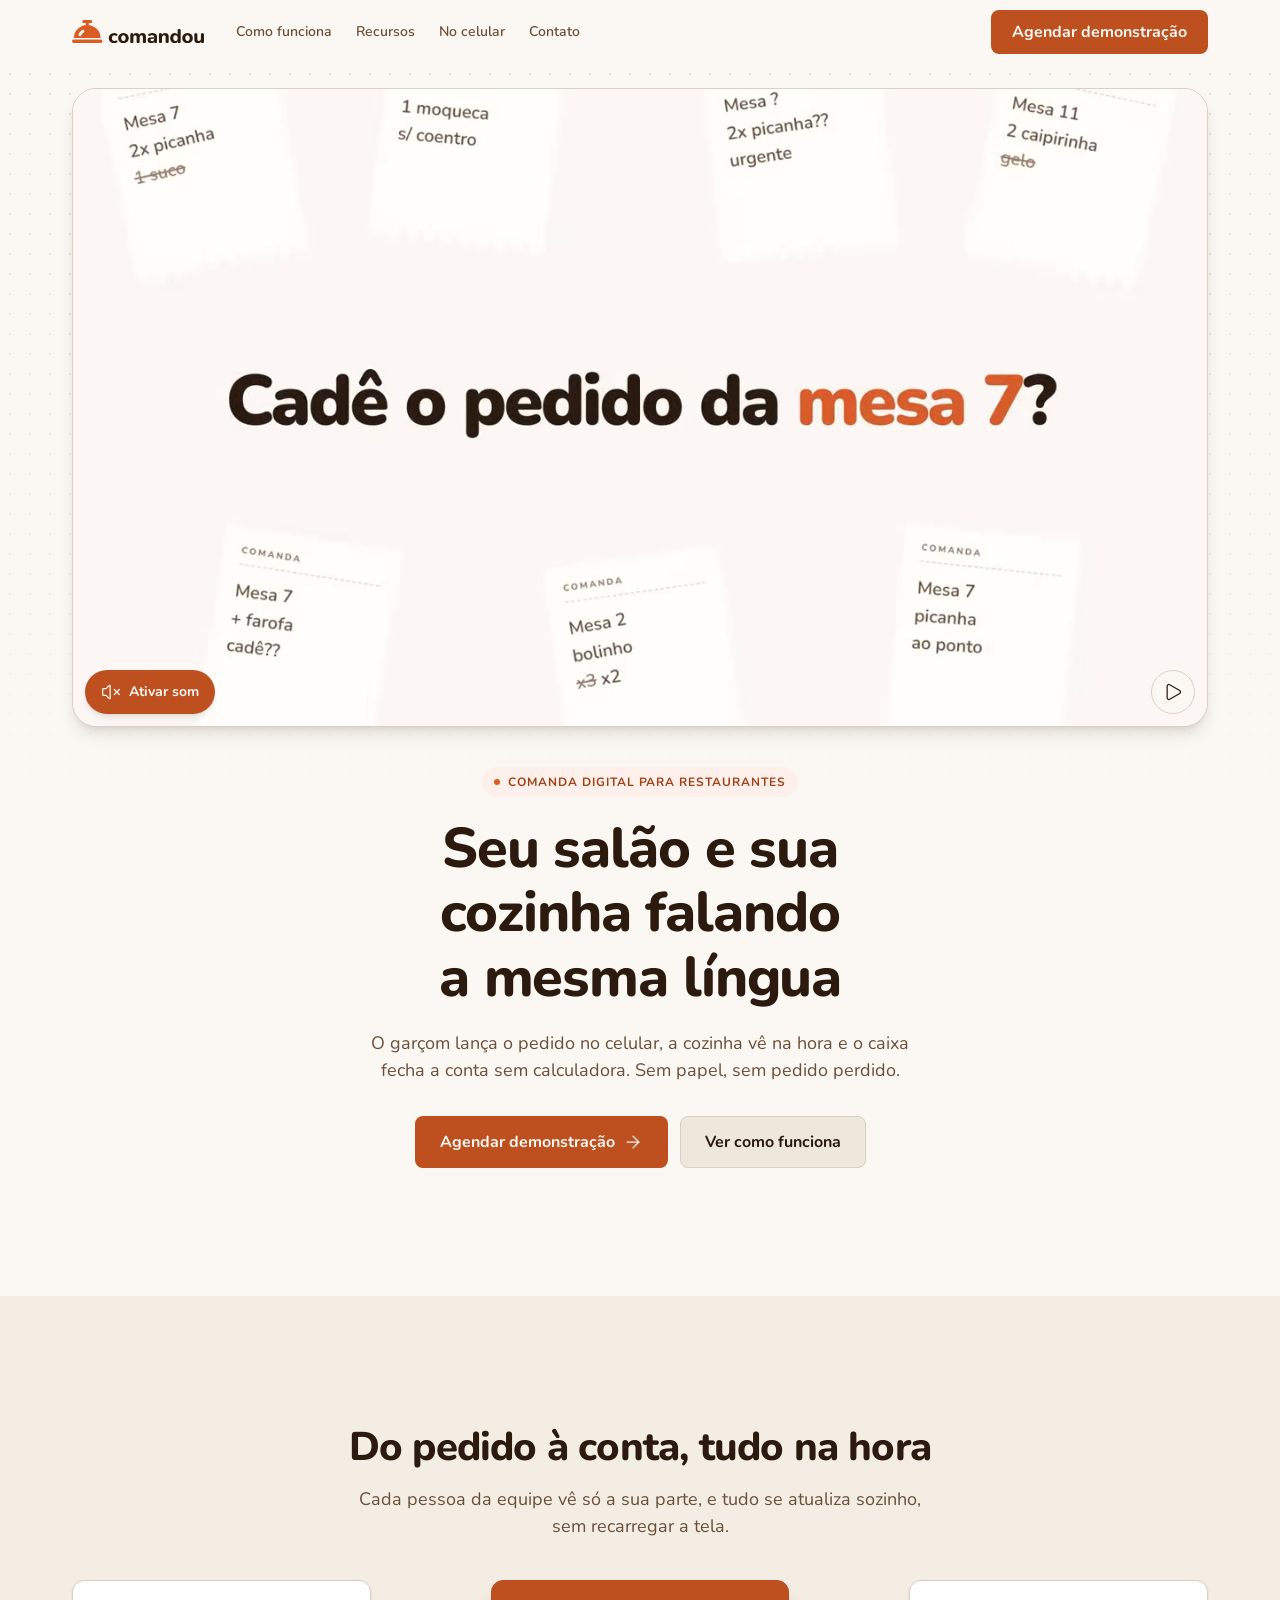
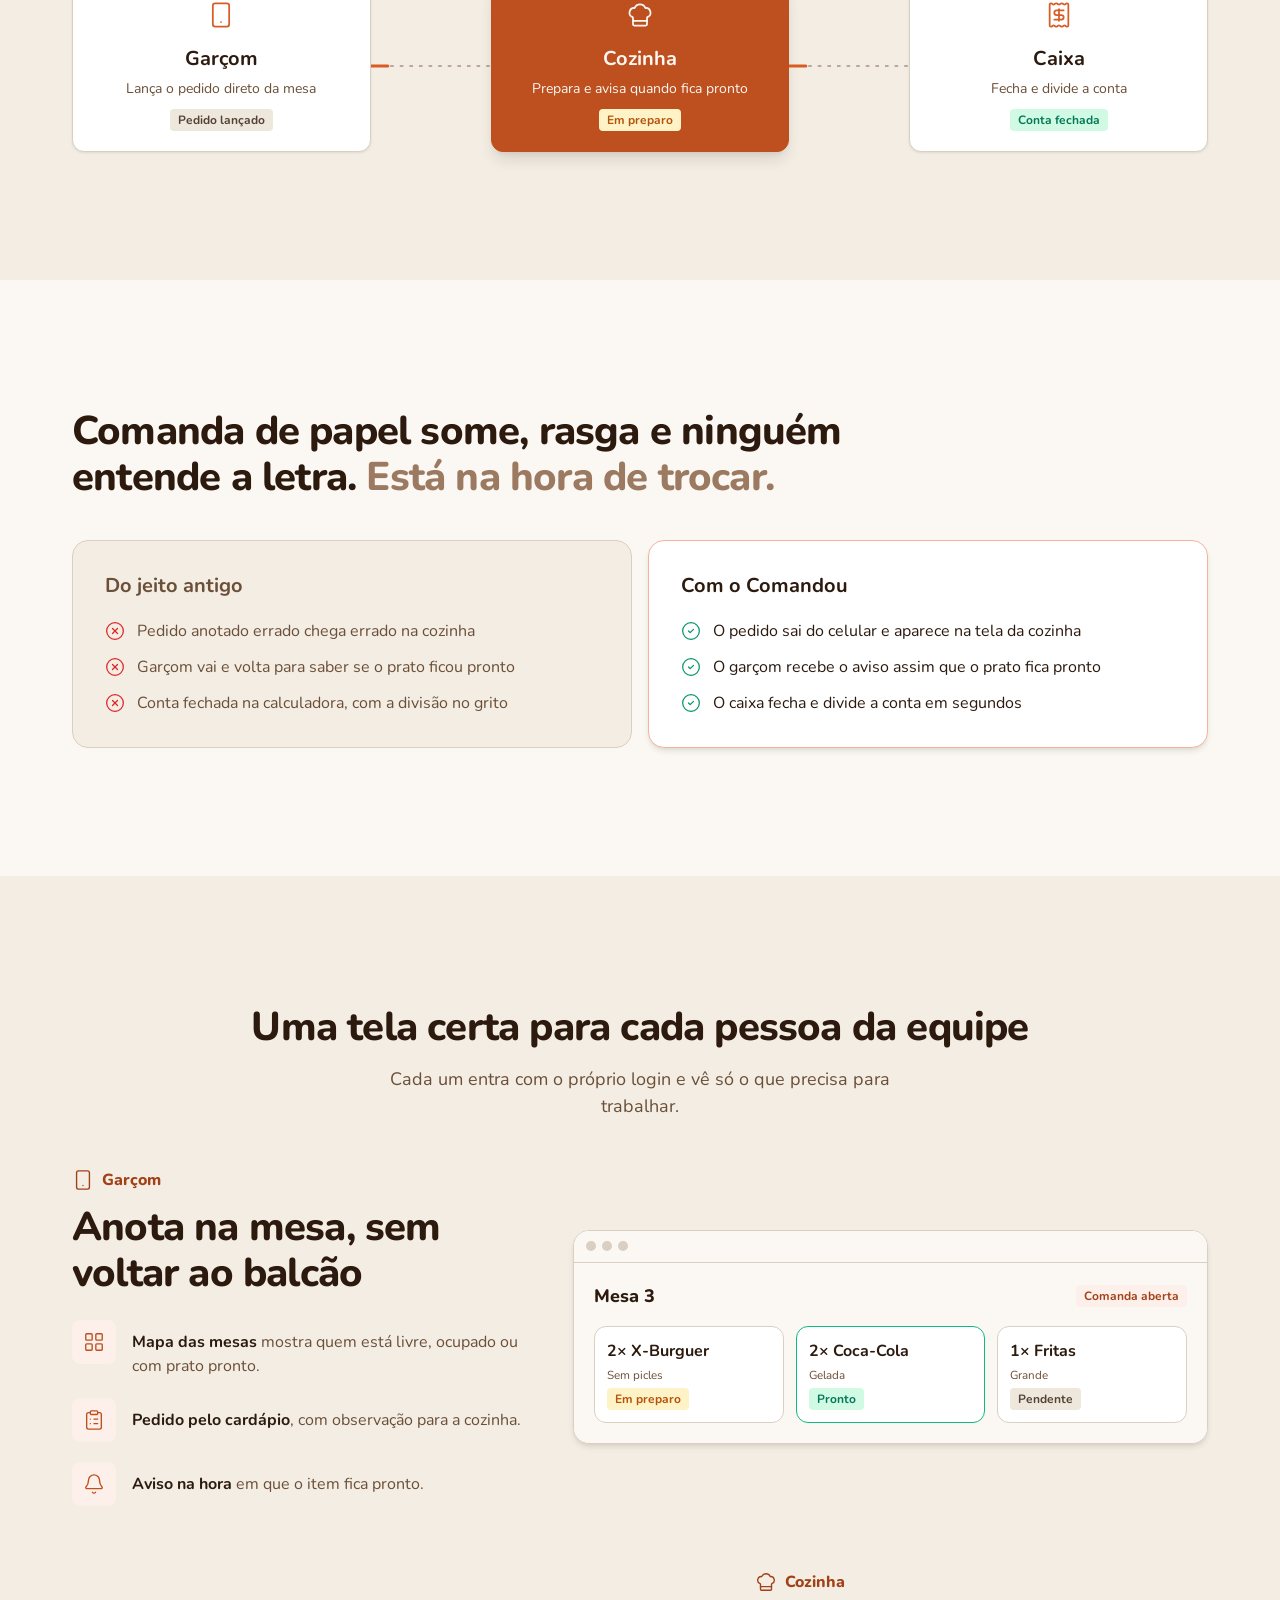
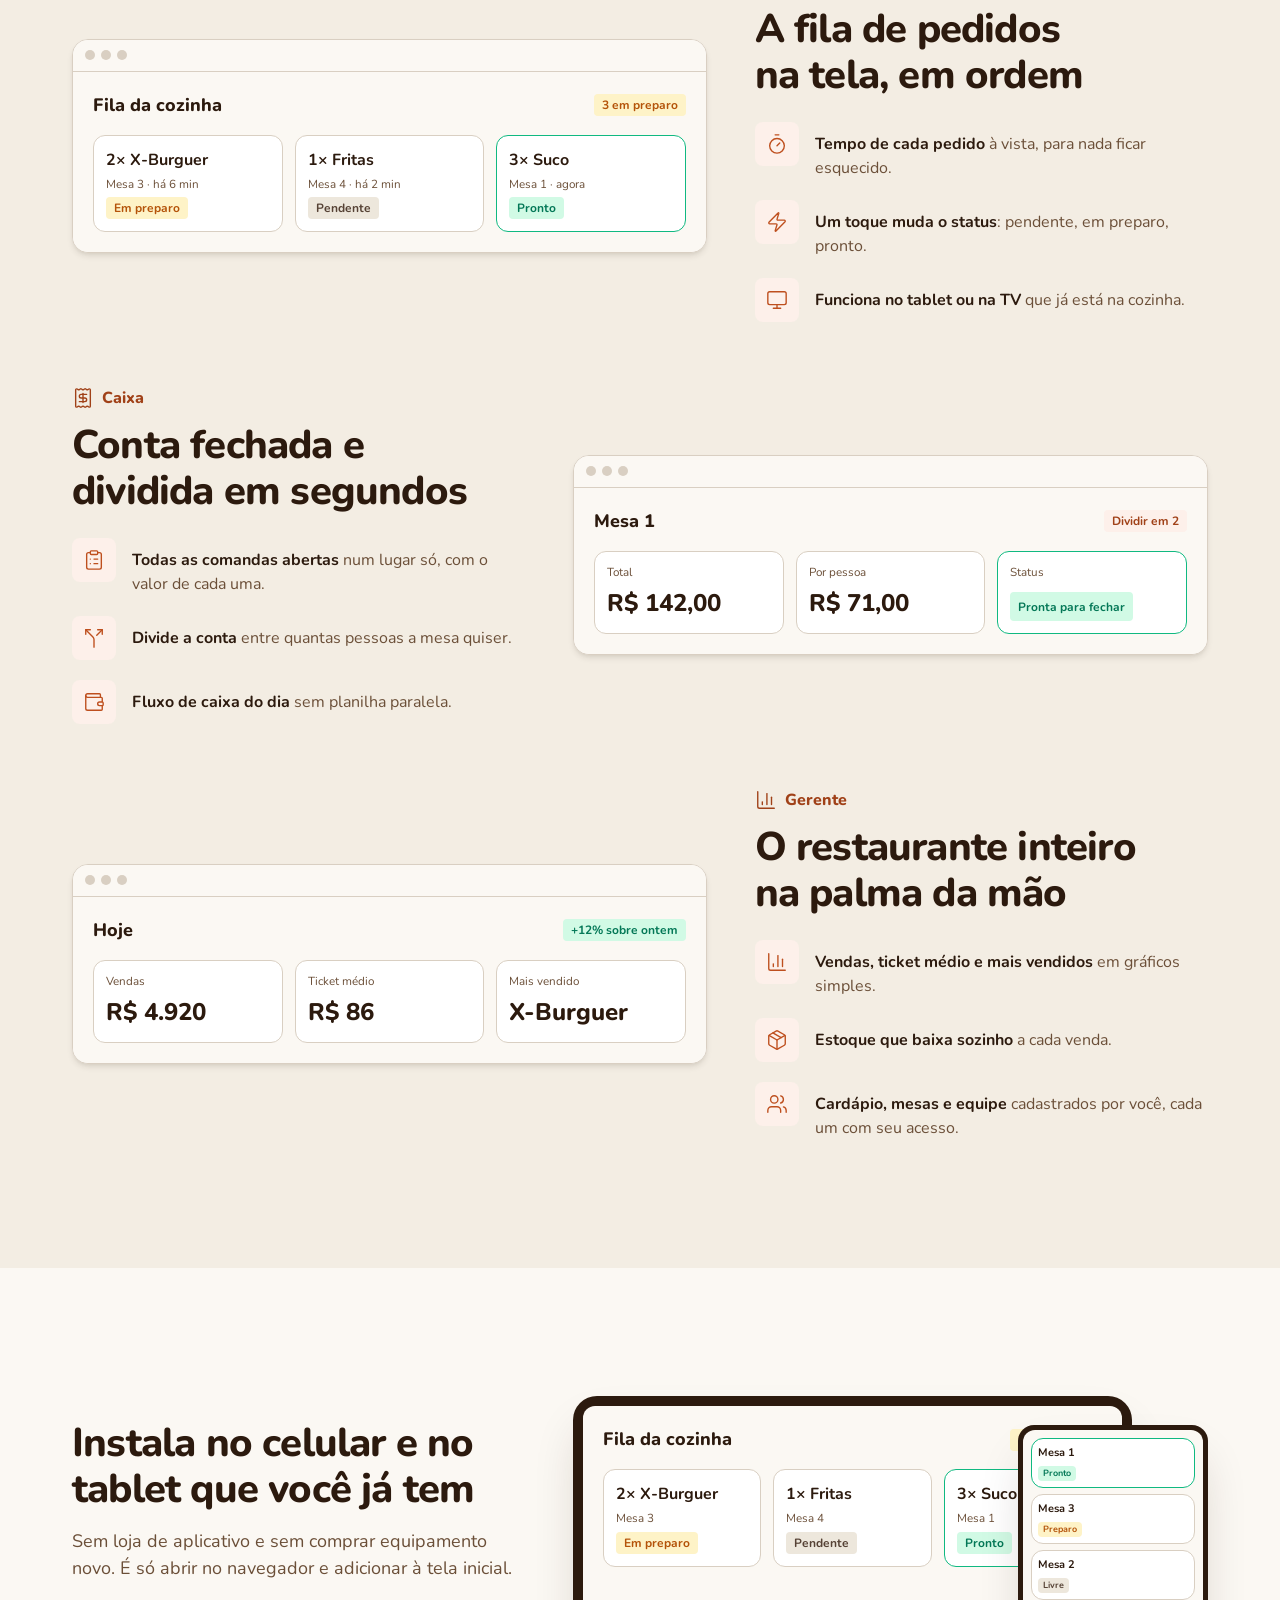
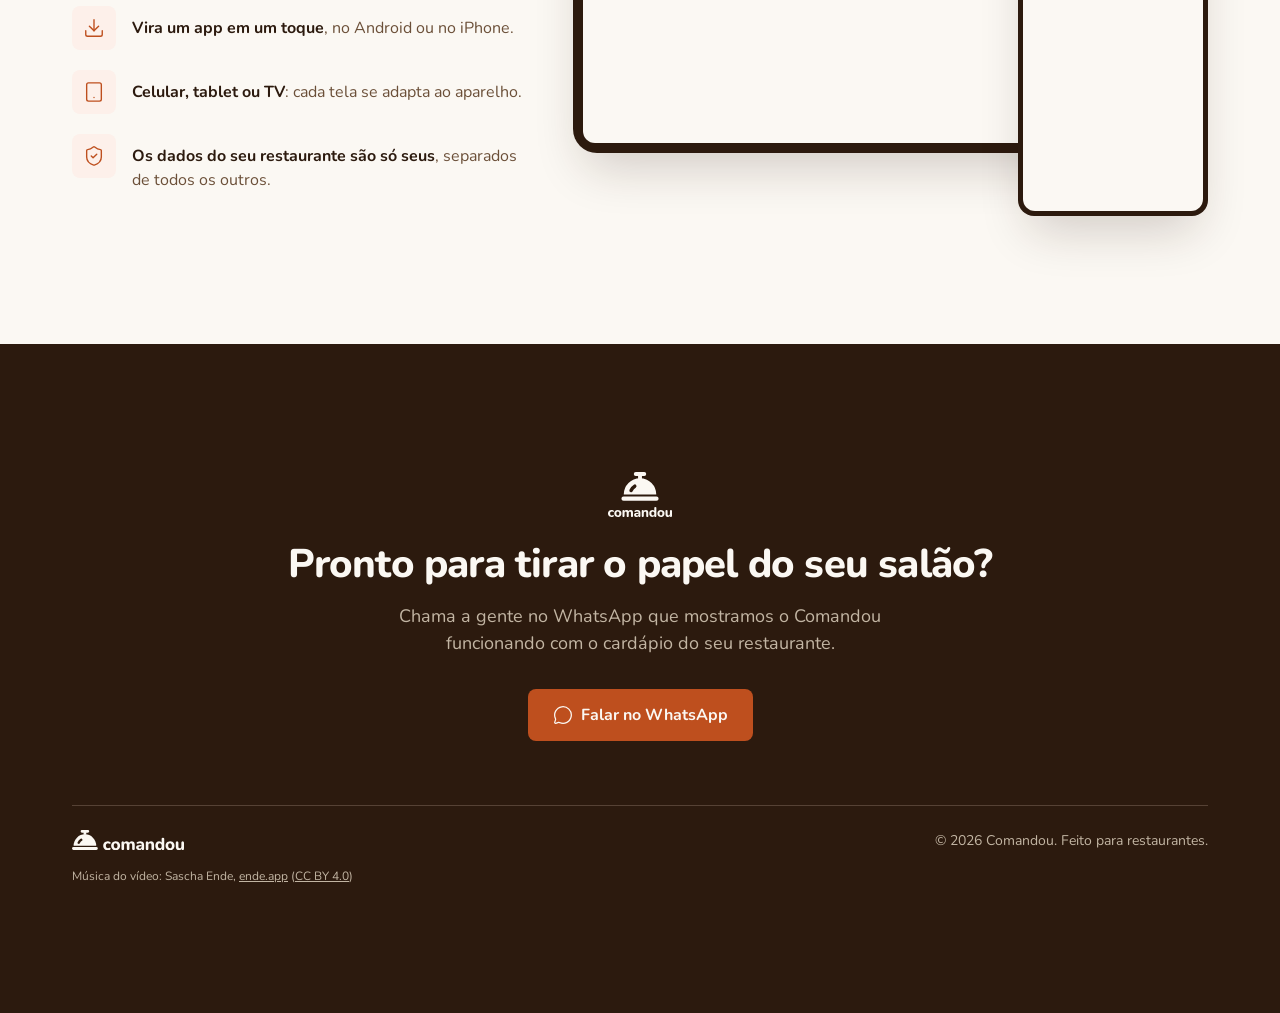
==== commit a8d30f25: "feat(dominio): www.comandou.app.br como endereço canônico da landing Canonical, Open Graph, JSON-LD," ====
--- a/index.html
+++ b/index.html
@@ -5,7 +5,7 @@
   <meta name="viewport" content="width=device-width, initial-scale=1">
   <title>Comandou: comanda digital para restaurantes</title>
   <meta name="description" content="O garçom lança o pedido no celular, a cozinha vê na hora e o caixa fecha a conta em segundos. Sistema de comandas para restaurantes, sem papel e sem pedido perdido.">
-  <link rel="canonical" href="https://comandou.app.br/">
+  <link rel="canonical" href="https://www.comandou.app.br/">
   <meta name="theme-color" content="#D95C25">
 
   <meta property="og:type" content="website">
@@ -13,8 +13,8 @@
   <meta property="og:site_name" content="Comandou">
   <meta property="og:title" content="Comandou: comanda digital para restaurantes">
   <meta property="og:description" content="Do pedido à conta, tudo na hora. Garçom, cozinha e caixa falando a mesma língua.">
-  <meta property="og:url" content="https://comandou.app.br/">
-  <meta property="og:image" content="https://comandou.app.br/assets/og.png">
+  <meta property="og:url" content="https://www.comandou.app.br/">
+  <meta property="og:image" content="https://www.comandou.app.br/assets/og.png">
   <meta property="og:image:width" content="1200">
   <meta property="og:image:height" content="630">
   <meta name="twitter:card" content="summary_large_image">
@@ -38,7 +38,7 @@
     "applicationCategory": "BusinessApplication",
     "operatingSystem": "Web, Android, iOS",
     "description": "Sistema de comandas digitais para restaurantes: pedidos do garçom direto na cozinha, fechamento e divisão de conta no caixa, estoque e relatórios.",
-    "url": "https://comandou.app.br/",
+    "url": "https://www.comandou.app.br/",
     "inLanguage": "pt-BR"
   }
   </script>
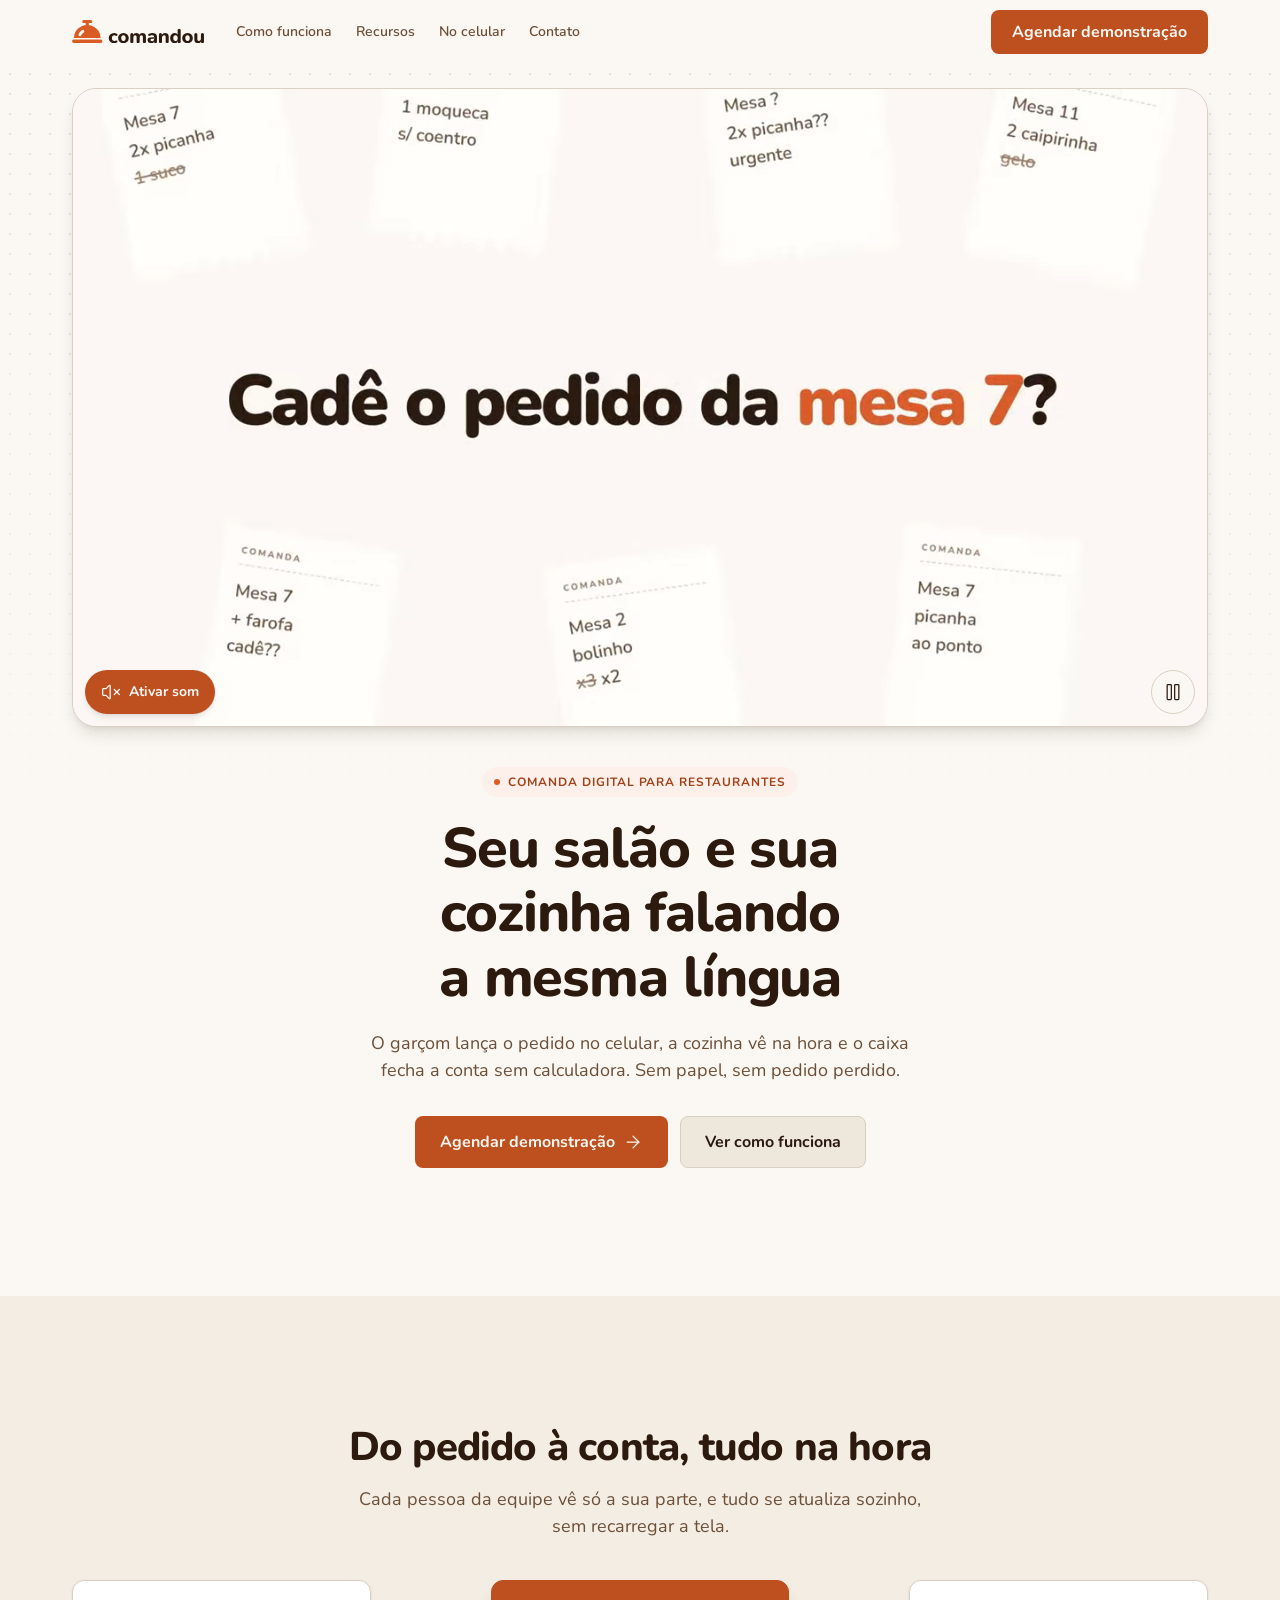
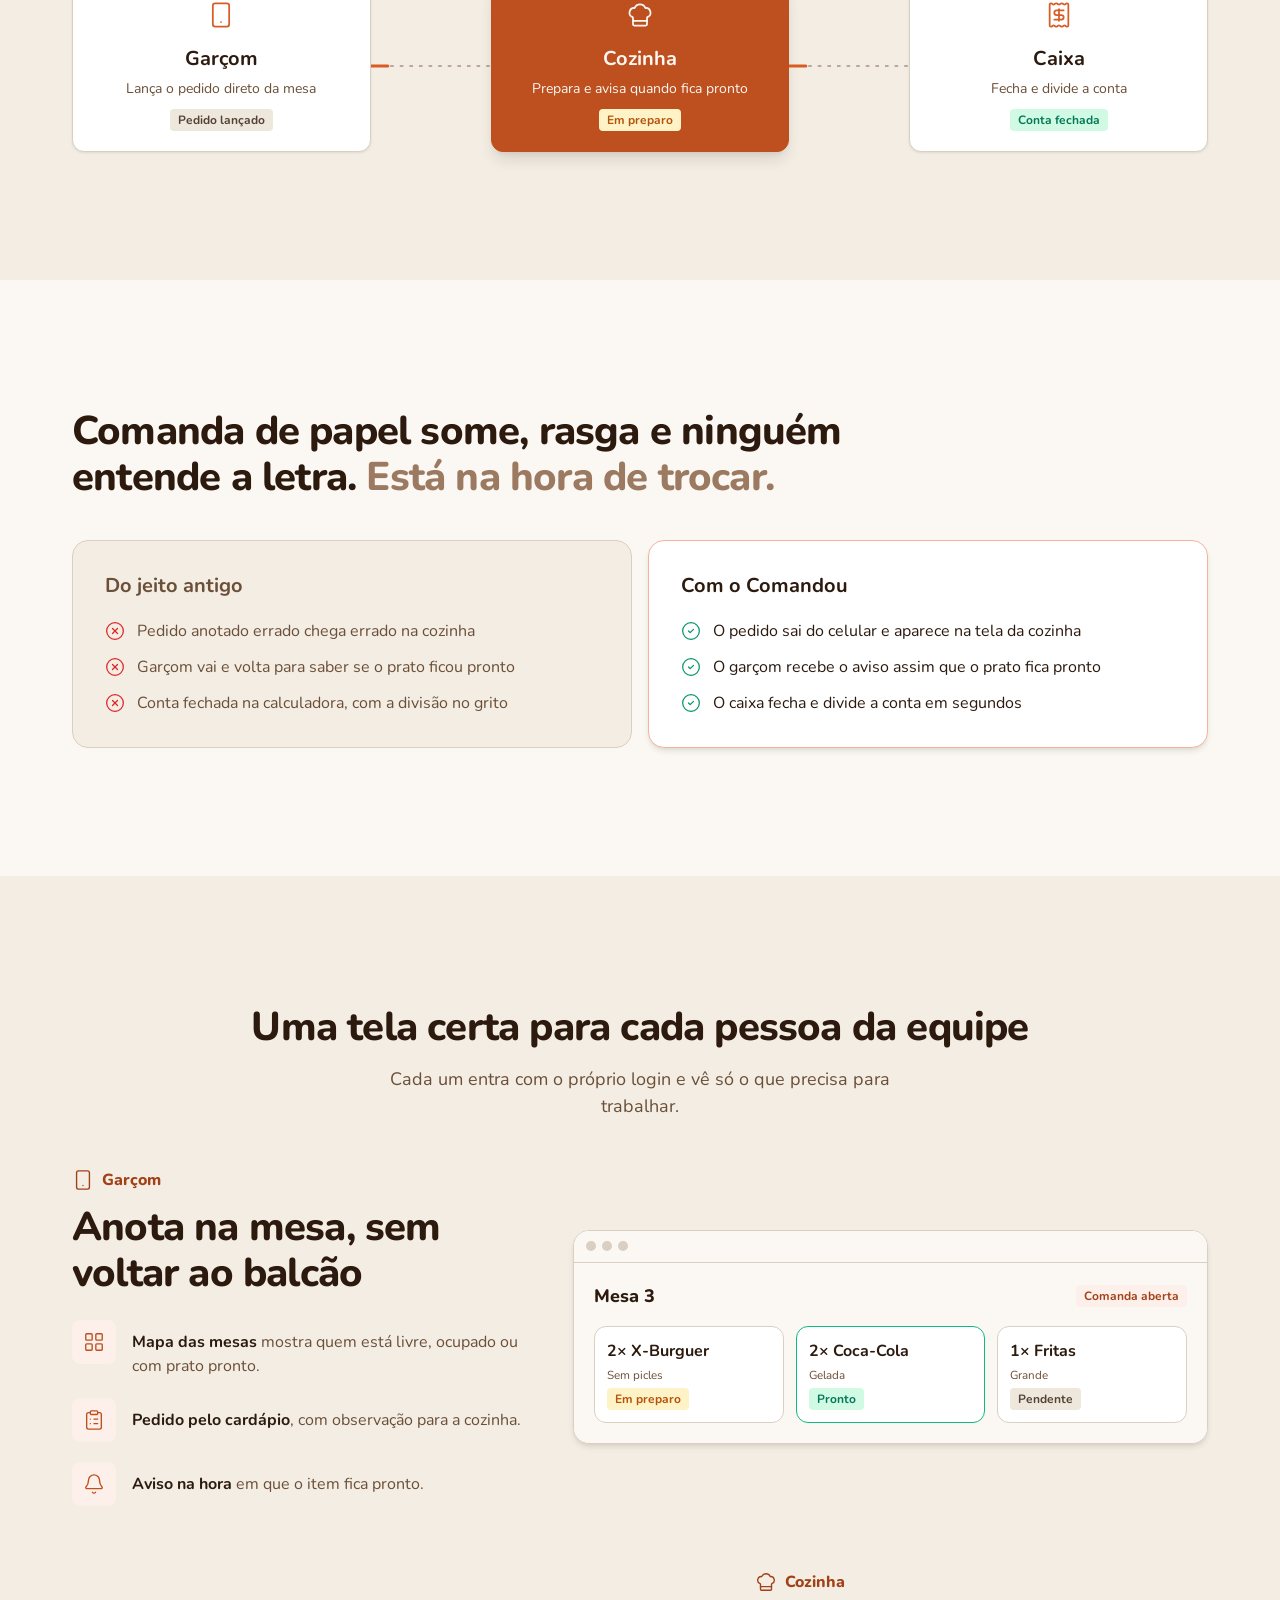
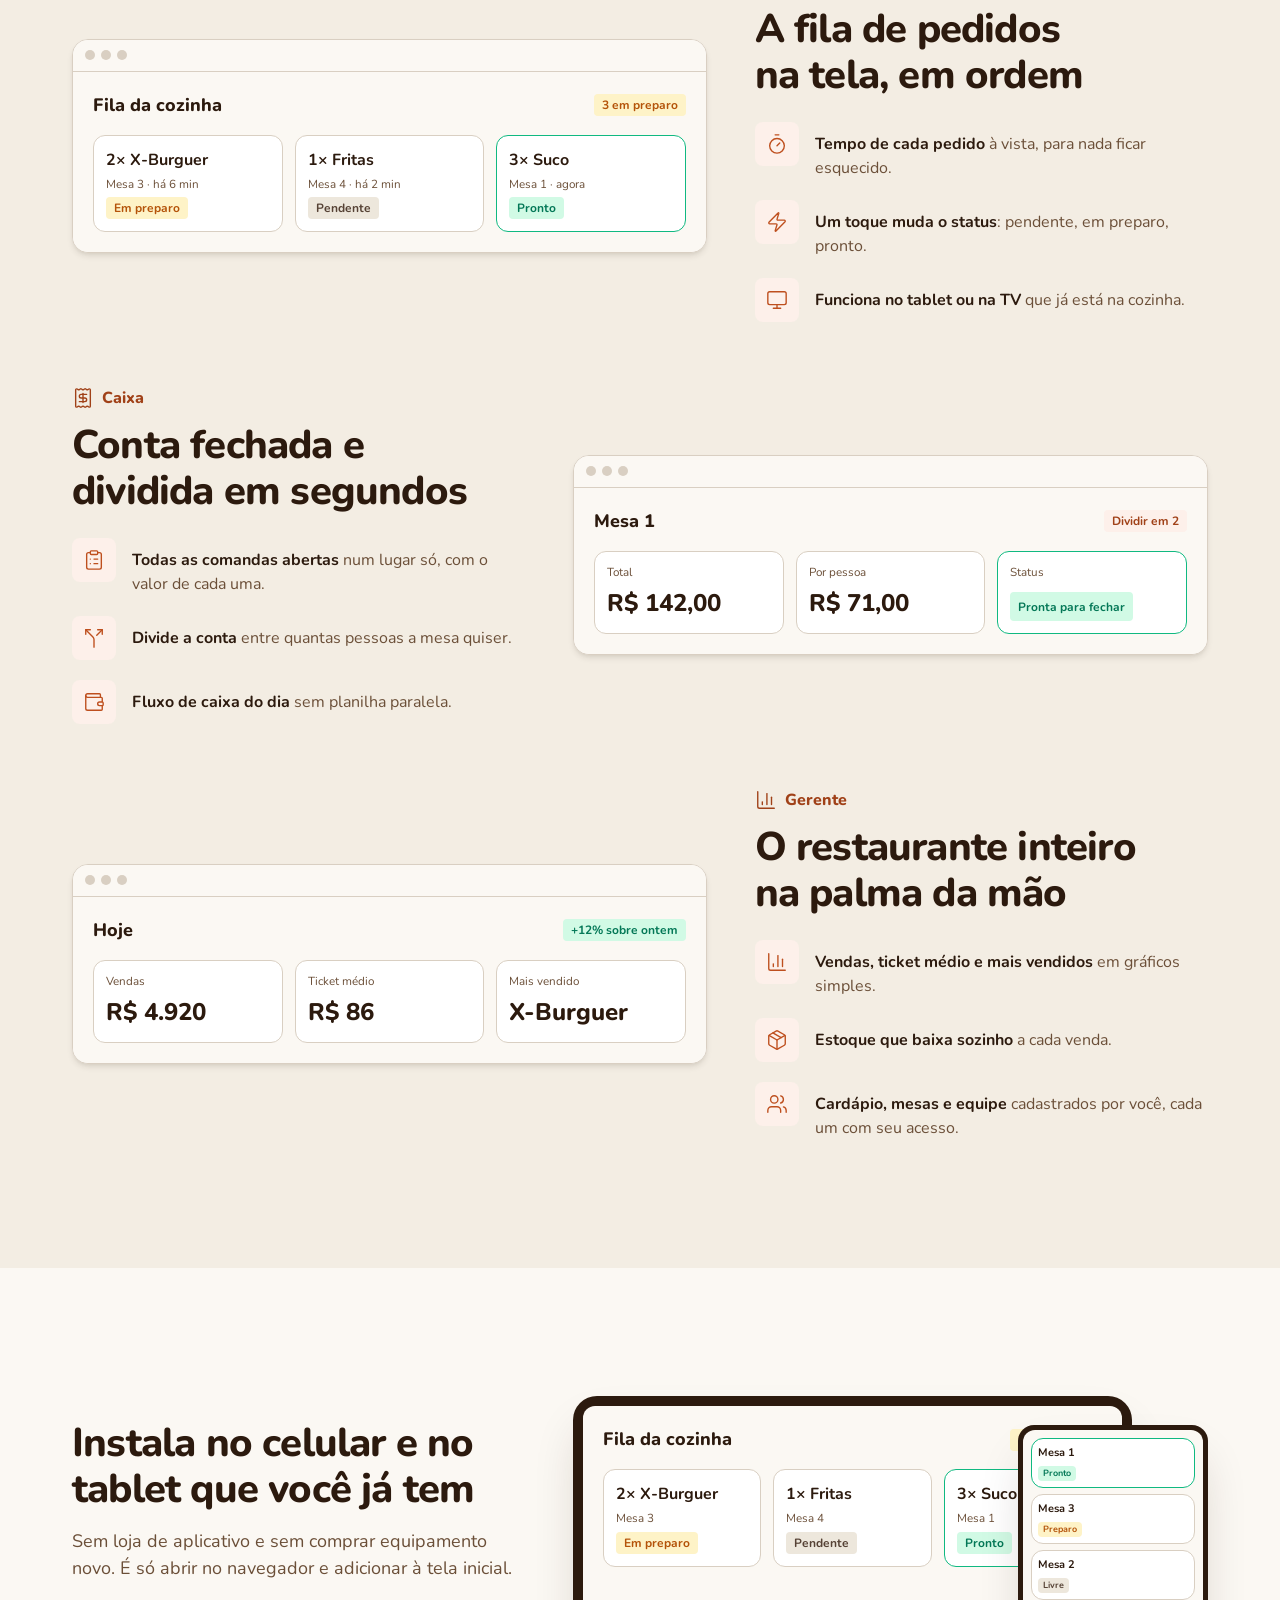
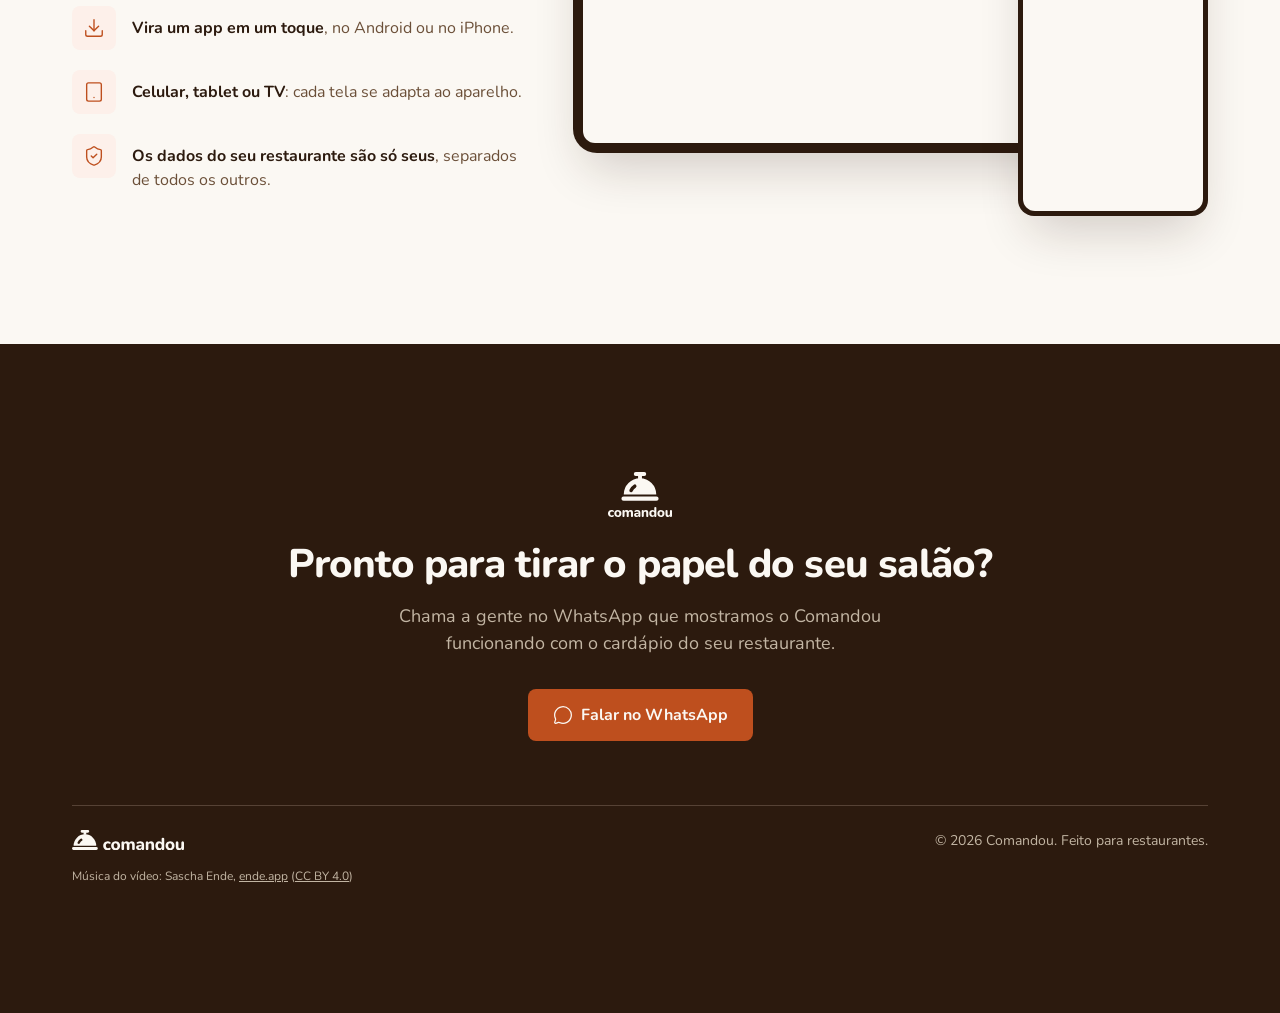
==== commit a8642c58: "feat: vídeo com domínio correto e Vercel Web Analytics - Vídeo do hero renderizado de novo: o outro " ====
--- a/index.html
+++ b/index.html
@@ -43,6 +43,9 @@
   }
   </script>
   <script src="/js/main.js" defer></script>
+  <!-- Vercel Web Analytics: sem cookie; em localhost o script dá 404 e nada quebra -->
+  <script>window.va = window.va || function () { (window.vaq = window.vaq || []).push(arguments); };</script>
+  <script defer src="/_vercel/insights/script.js"></script>
 </head>
 <body>
 <svg width="0" height="0" style="position:absolute" aria-hidden="true">
